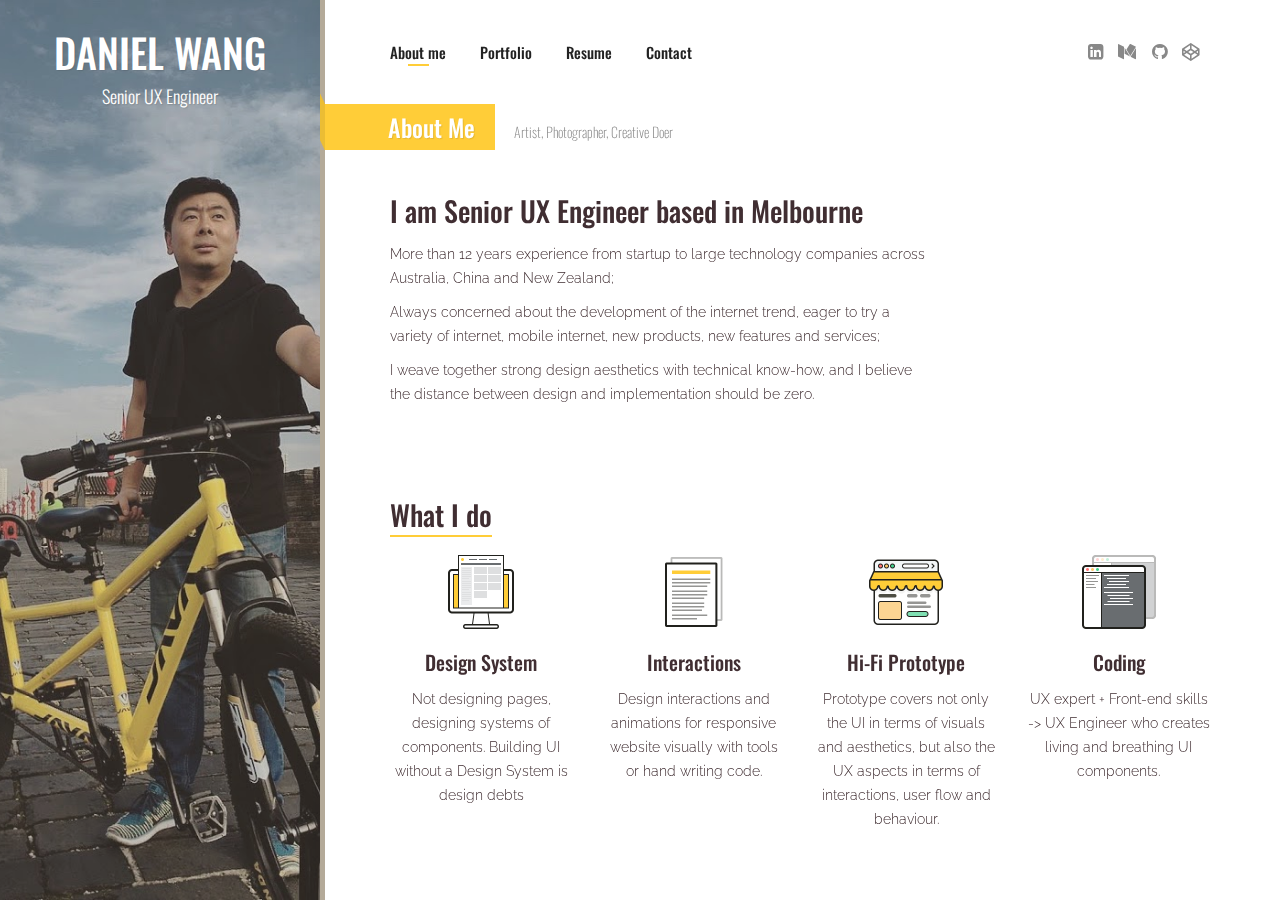
==== index.html @ 29769c77 "folio 5" ====
<!DOCTYPE html>
<html lang="en">
  <head>
    <meta charset="UTF-8"/>
    <meta http-equiv="X-UA-Compatible" content="IE=edge">
    <title>Daniel Wang - Senior UX Engineer - Melbourne</title>
    <meta name="viewport" content="width=device-width, initial-scale=1, maximum-scale=1"/>
    <meta name="description" content="Sunshine - Responsive vCard Template"/>
    <meta name="keywords" content="vcard, resposnive, retina, resume, jquery, css3, bootstrap, Sunshine, portfolio"/>
    <meta name="author" content="lmtheme"/>
    <link rel="shortcut icon" href="favicon.ico">

    <link rel="stylesheet" href="https://maxcdn.bootstrapcdn.com/bootstrap/4.0.0/css/bootstrap.min.css"/>
    <link rel="stylesheet" href="https://cdnjs.cloudflare.com/ajax/libs/font-awesome/4.7.0/css/font-awesome.min.css"/>
    <link rel="stylesheet" href="css/transition-animations.css">
    <link rel="stylesheet" href="css/owl.carousel.css">
    <link rel="stylesheet" href="css/magnific-popup.css">
    <link rel="stylesheet" href="css/animate.css">
    <link rel="stylesheet" href="css/main.css" type="text/css">
    <script src="https://ajax.googleapis.com/ajax/libs/jquery/1.12.4/jquery.min.js"></script>
    <script src="js/modernizr.custom.js"></script>
  </head>

  <body>
    <div id="page" class="page">
      <!-- Header -->
      <header id="site_header" class="header">
        <div class="my-photo">
          <img src="images/my_photo.JPG" alt="image">
          <div class="mask"></div>
        </div>

        <div class="site-title-block">
          <h1 class="site-title">DANIEL WANG</h1>
          <p class="site-description">Senior UX Engineer</p>
        </div>

        <a class="menu-toggle mobile-visible">
          <svg id="hamburger" width="1.25rem" aria-hidden="true" data-prefix="fas" data-icon="bars" class="svg-inline--fa fa-bars fa-w-14" role="img" xmlns="http://www.w3.org/2000/svg" viewbox="0 0 448 512">
            <path
              fill="currentColor"
              d="M16 132h416c8.837 0 16-7.163 16-16V76c0-8.837-7.163-16-16-16H16C7.163 60 0 67.163 0 76v40c0 8.837 7.163 16 16 16zm0 160h416c8.837 0 16-7.163 16-16v-40c0-8.837-7.163-16-16-16H16c-8.837 0-16 7.163-16 16v40c0 8.837 7.163 16 16 16zm0 160h416c8.837 0 16-7.163 16-16v-40c0-8.837-7.163-16-16-16H16c-8.837 0-16 7.163-16 16v40c0 8.837 7.163 16 16 16z"></path>
          </svg>
          <svg id="close" width="1.25rem" aria-hidden="true" data-prefix="fas" data-icon="times" class="d-none svg-inline--fa fa-times fa-w-11" role="img" xmlns="http://www.w3.org/2000/svg" viewbox="0 0 352 512">
            <path
              fill="currentColor"
              d="M242.72 256l100.07-100.07c12.28-12.28 12.28-32.19 0-44.48l-22.24-22.24c-12.28-12.28-32.19-12.28-44.48 0L176 189.28 75.93 89.21c-12.28-12.28-32.19-12.28-44.48 0L9.21 111.45c-12.28 12.28-12.28 32.19 0 44.48L109.28 256 9.21 356.07c-12.28 12.28-12.28 32.19 0 44.48l22.24 22.24c12.28 12.28 32.2 12.28 44.48 0L176 322.72l100.07 100.07c12.28 12.28 32.2 12.28 44.48 0l22.24-22.24c12.28-12.28 12.28-32.19 0-44.48L242.72 256z"></path>
          </svg>
        </a>
      </header>
      <!-- /Header -->

      <!-- Main Content -->
      <div id="main" class="site-main">
        <!-- Page changer wrapper -->
        <div class="pt-wrapper">
          <!-- Navigation & Social buttons -->
          <div class="site-nav mobile-menu-hide">
            <!-- Main menu -->
            <ul id="nav" class="site-main-menu">
              <!-- About Me Subpage link -->
              <li>
                <a class="pt-trigger" href="#about_me" data-animation="58" data-goto="1">About me</a>
                <!-- href value = data-id without # of .pt-page -->
              </li>
              <li>
                <a class="pt-trigger" href="#portfolio" data-animation="58" data-goto="2">Portfolio</a>
                <!-- href value = data-id without # of .pt-page -->
              </li>
              <!-- /About Me Subpage link -->
              <li>
                <a class="pt-trigger" href="#resume" data-animation="58" data-goto="3">Resume</a>
              </li>
              <li>
                <a class="pt-trigger" href="#contact" data-animation="58" data-goto="4">Contact</a>
              </li>
            </ul>
            <!-- /Main menu -->

            <!-- Social buttons -->
            <ul class="social-links">
              <li>
                <a class="tip social-button" target="_blank" href="https://www.linkedin.com/in/danielwang130/" data-toggle="tooltip" data-placement="bottom" title="Linkedin">
                  <i class="fa fa-linkedin-square"></i>
                </a>
              </li>
              <li>
                <a class="tip social-button" target="_blank" href="https://medium.com/@daniel_wang" data-toggle="tooltip" data-placement="bottom" title="Medium">
                  <i class="fa fa-medium"></i>
                </a>
              </li>
              <li>
                <a class="tip social-button" target="_blank" href="https://github.com/danielwang" data-toggle="tooltip" data-placement="bottom" title="Github">
                  <i class="fa fa-github"></i>
                </a>
              </li>
              <li>
                <a class="tip social-button" target="_blank" href="https://codepen.io/danielwang/" data-toggle="tooltip" data-placement="bottom" title="Codepen">
                  <i class="fa fa-codepen" aria-hidden="true"></i>
                </a>
              </li>
              <!-- <li> <a class="tip social-button" target="_blank" href="https://www.instagram.com/danielwang/" data-toggle="tooltip" data-placement="bottom" title="Instagram"> <i class="fa fa-instagram"></i> </a> </li> -->
              <!--<li><a class="tip social-button" href="#" title="Dribbble"><i class="fa fa-dribbble"></i></a></li>-->
            </ul>
            <!-- /Social buttons -->
          </div>
          <!-- Navigation & Social buttons -->

          <!-- Subpages -->
          <div class="subpages">
            <!-- About Me Subpage -->
            <section class="pt-page pt-page-1" data-id="about_me">
              <div class="section-title-block">
                <h4 class="section-title">About Me</h4>
                <h5 class="section-description">Artist, Photographer, Creative Doer</h5>
              </div>

              <div class="row">
                <div class="col-sm-12 col-md-12 mobile-visible subpage-block">
                  <div class="my-photo-small">
                    <img src="images/photo_small.jpg" alt="image">
                  </div>
                </div>
                <div class="col-lg-8 subpage-block">
                  <div class="general-info">
                    <h3>I am Senior UX Engineer based in Melbourne</h3>
                    <p>More than 12 years experience from startup to large technology companies across Australia, China and New Zealand;</p>
                    <p>Always concerned about the development of the internet trend, eager to try a variety of internet, mobile internet, new products, new features and services;</p>
                    <p>I weave together strong design aesthetics with technical know-how, and I believe the distance between design and implementation should be zero.</p>
                  </div>
                </div>
              </div>

              <!-- Services block -->
              <div class="block-title  mt-5">
                <h3>What I do</h3>
              </div>

              <div class="row">
                <div class="col-sm-6 col-md-3 subpage-block">
                  <div class="service-block">
                    <div class="service-info">
                      <img src="images/web_design.png" alt="Responsive Design">
                      <h5>Design System</h5>
                      <p>Not designing pages, designing systems of components. Building UI without a Design System is design debts</p>
                    </div>
                  </div>
                </div>

                <div class="col-sm-6 col-md-3 subpage-block">
                  <div class="service-block">
                    <div class="service-info">
                      <img src="images/copywrite.png" alt="Copywriter">
                      <h5>Interactions</h5>
                      <p>Design interactions and animations for responsive website visually with tools or hand writing code.</p>
                    </div>
                  </div>
                </div>

                <div class="col-sm-6 col-md-3 subpage-block">
                  <div class="service-block">
                    <div class="service-info">
                      <img src="images/ecommerce.png" alt="E-Commerce">
                      <h5>Hi-Fi Prototype</h5>
                      <p>Prototype covers not only the UI in terms of visuals and aesthetics, but also the UX aspects in terms of interactions, user flow and behaviour.</p>
                    </div>
                  </div>
                </div>

                <div class="col-sm-6 col-md-3 subpage-block">
                  <div class="service-block">
                    <div class="service-info">
                      <img src="images/management.png" alt="Management">
                      <h5>Coding</h5>
                      <p>UX expert + Front-end skills -> UX Engineer who creates living and breathing UI components.</p>
                    </div>
                  </div>
                </div>
              </div>
              <!-- End of Services block -->
              <div class="block-title mt-5">
                <h3>Toys I play</h3>
              </div>
              <div class="d-flex justify-content-between align-items-center pb-5">
                <span><img class="filter" data-toggle="tooltip" data-placement="bottom" title="Sketch" src="images/sketch.png" width="64"/></span>
                <span><img class="filter" data-toggle="tooltip" data-placement="bottom" title="Atom" src="images/atom.png" width="60"/></span>
                <span><img class="filter" data-toggle="tooltip" data-placement="bottom" title="InVision" src="images/invision.svg" width="46"/></span>
                <span><img class="filter" data-toggle="tooltip" data-placement="bottom" title="Zeplin" src="images/zeplin.png" width="60"/></span>
                <span><img class="filter" data-toggle="tooltip" data-placement="bottom" title="Abstract" src="images/abstract.png" width="48"/></span>
                <span><img class="filter" data-toggle="tooltip" data-placement="bottom" title="Github" src="images/github.svg" width="60"/></span>
              </div>
              <!-- Fun facts block -->
              <div class="block-title mt-5">
                <h3>Fun Facts</h3>
              </div>

              <div class="row">
                <div class="col-sm-6 col-md-3 subpage-block">
                  <div class="fun-fact-block gray-bg">
                    <svg width="2rem" aria-hidden="true" data-prefix="fas" data-icon="camera-retro" class="svg-inline--fa fa-camera-retro fa-w-16" role="img" xmlns="http://www.w3.org/2000/svg" viewbox="0 0 512 512">
                      <path
                        fill="currentColor"
                        d="M48 32C21.5 32 0 53.5 0 80v352c0 26.5 21.5 48 48 48h416c26.5 0 48-21.5 48-48V80c0-26.5-21.5-48-48-48H48zm0 32h106c3.3 0 6 2.7 6 6v20c0 3.3-2.7 6-6 6H38c-3.3 0-6-2.7-6-6V80c0-8.8 7.2-16 16-16zm426 96H38c-3.3 0-6-2.7-6-6v-36c0-3.3 2.7-6 6-6h138l30.2-45.3c1.1-1.7 3-2.7 5-2.7H464c8.8 0 16 7.2 16 16v74c0 3.3-2.7 6-6 6zM256 424c-66.2 0-120-53.8-120-120s53.8-120 120-120 120 53.8 120 120-53.8 120-120 120zm0-208c-48.5 0-88 39.5-88 88s39.5 88 88 88 88-39.5 88-88-39.5-88-88-88zm-48 104c-8.8 0-16-7.2-16-16 0-35.3 28.7-64 64-64 8.8 0 16 7.2 16 16s-7.2 16-16 16c-17.6 0-32 14.4-32 32 0 8.8-7.2 16-16 16z"></path>
                    </svg>
                    <h5>Photos taken</h5>
                    <span class="fun-value">80k +</span>
                  </div>
                </div>

                <div class="col-sm-6 col-md-3 subpage-block">
                  <div class="fun-fact-block">
                    <svg width="1.25rem" height="2rem" aria-hidden="true" data-prefix="fas" data-icon="mobile-alt" class="svg-inline--fa fa-mobile-alt fa-w-10" role="img" xmlns="http://www.w3.org/2000/svg" viewbox="0 0 320 512">
                      <path
                        fill="currentColor"
                        d="M272 0H48C21.5 0 0 21.5 0 48v416c0 26.5 21.5 48 48 48h224c26.5 0 48-21.5 48-48V48c0-26.5-21.5-48-48-48zM160 480c-17.7 0-32-14.3-32-32s14.3-32 32-32 32 14.3 32 32-14.3 32-32 32zm112-108c0 6.6-5.4 12-12 12H60c-6.6 0-12-5.4-12-12V60c0-6.6 5.4-12 12-12h200c6.6 0 12 5.4 12 12v312z"></path>
                    </svg>
                    <h5>Devices Used</h5>
                    <span class="fun-value">58</span>
                  </div>
                </div>

                <div class="col-sm-6 col-md-3 subpage-block">
                  <div class="fun-fact-block gray-bg">
                    <svg width="2rem" aria-hidden="true" data-prefix="fas" data-icon="globe-americas" class="svg-inline--fa fa-globe-americas fa-w-16" role="img" xmlns="http://www.w3.org/2000/svg" viewbox="0 0 496 512">
                      <path
                        fill="currentColor"
                        d="M248 8C111.03 8 0 119.03 0 256s111.03 248 248 248 248-111.03 248-248S384.97 8 248 8zm82.29 357.6c-3.9 3.88-7.99 7.95-11.31 11.28-2.99 3-5.1 6.7-6.17 10.71-1.51 5.66-2.73 11.38-4.77 16.87l-17.39 46.85c-13.76 3-28 4.69-42.65 4.69v-27.38c1.69-12.62-7.64-36.26-22.63-51.25-6-6-9.37-14.14-9.37-22.63v-32.01c0-11.64-6.27-22.34-16.46-27.97-14.37-7.95-34.81-19.06-48.81-26.11-11.48-5.78-22.1-13.14-31.65-21.75l-.8-.72a114.792 114.792 0 0 1-18.06-20.74c-9.38-13.77-24.66-36.42-34.59-51.14 20.47-45.5 57.36-82.04 103.2-101.89l24.01 12.01C203.48 89.74 216 82.01 216 70.11v-11.3c7.99-1.29 16.12-2.11 24.39-2.42l28.3 28.3c6.25 6.25 6.25 16.38 0 22.63L264 112l-10.34 10.34c-3.12 3.12-3.12 8.19 0 11.31l4.69 4.69c3.12 3.12 3.12 8.19 0 11.31l-8 8a8.008 8.008 0 0 1-5.66 2.34h-8.99c-2.08 0-4.08.81-5.58 2.27l-9.92 9.65a8.008 8.008 0 0 0-1.58 9.31l15.59 31.19c2.66 5.32-1.21 11.58-7.15 11.58h-5.64c-1.93 0-3.79-.7-5.24-1.96l-9.28-8.06a16.017 16.017 0 0 0-15.55-3.1l-31.17 10.39a11.95 11.95 0 0 0-8.17 11.34c0 4.53 2.56 8.66 6.61 10.69l11.08 5.54c9.41 4.71 19.79 7.16 30.31 7.16s22.59 27.29 32 32h66.75c8.49 0 16.62 3.37 22.63 9.37l13.69 13.69a30.503 30.503 0 0 1 8.93 21.57 46.536 46.536 0 0 1-13.72 32.98zM417 274.25c-5.79-1.45-10.84-5-14.15-9.97l-17.98-26.97a23.97 23.97 0 0 1 0-26.62l19.59-29.38c2.32-3.47 5.5-6.29 9.24-8.15l12.98-6.49C440.2 193.59 448 223.87 448 256c0 8.67-.74 17.16-1.82 25.54L417 274.25z"></path>
                    </svg>
                    <h5>Countries visited</h5>
                    <span class="fun-value">21</span>
                  </div>
                </div>

                <div class="col-sm-6 col-md-3 subpage-block">
                  <div class="fun-fact-block">
                    <svg width="2rem" aria-hidden="true" data-prefix="fas" data-icon="code" class="svg-inline--fa fa-code fa-w-20" role="img" xmlns="http://www.w3.org/2000/svg" viewbox="0 0 640 512">
                      <path
                        fill="currentColor"
                        d="M278.9 511.5l-61-17.7c-6.4-1.8-10-8.5-8.2-14.9L346.2 8.7c1.8-6.4 8.5-10 14.9-8.2l61 17.7c6.4 1.8 10 8.5 8.2 14.9L293.8 503.3c-1.9 6.4-8.5 10.1-14.9 8.2zm-114-112.2l43.5-46.4c4.6-4.9 4.3-12.7-.8-17.2L117 256l90.6-79.7c5.1-4.5 5.5-12.3.8-17.2l-43.5-46.4c-4.5-4.8-12.1-5.1-17-.5L3.8 247.2c-5.1 4.7-5.1 12.8 0 17.5l144.1 135.1c4.9 4.6 12.5 4.4 17-.5zm327.2.6l144.1-135.1c5.1-4.7 5.1-12.8 0-17.5L492.1 112.1c-4.8-4.5-12.4-4.3-17 .5L431.6 159c-4.6 4.9-4.3 12.7.8 17.2L523 256l-90.6 79.7c-5.1 4.5-5.5 12.3-.8 17.2l43.5 46.4c4.5 4.9 12.1 5.1 17 .6z"></path>
                    </svg>
                    <h5>Line of code</h5>
                    <span class="fun-value">100k +</span>
                  </div>
                </div>
              </div>
              <!-- End of Fun fucts block -->
            </section>
            <!-- End of About Me Subpage -->
            <!-- Portfolio Subpage -->
            <section class="pt-page pt-page-2" data-id="portfolio">
              <div class="section-title-block">
                <h2 class="section-title">Portfolio</h2>
                <h5 class="section-description">Recent Works</h5>
              </div>

              <!-- Portfolio Content -->
              <div class="portfolio-content">

                <!-- Portfolio filter -->
                <ul id="portfolio_filters" class="portfolio-filters">
                  <li class="active">
                    <a class="filter btn btn-sm btn-link active" data-group="all">All</a>
                  </li>
                  <li class="">
                    <a class="filter btn btn-sm btn-link" data-group="project">Case Study</a>
                  </li>
                  <li class="">
                    <a class="filter btn btn-sm btn-link" data-group="uxdesign">UX Design</a>
                  </li>
                  <li class="">
                    <a class="filter btn btn-sm btn-link" data-group="a11ly">Accessibility</a>
                  </li>
                </ul>
                <!-- End of Portfolio filter -->

                <!-- Portfolio Grid -->
                <div id="portfolio_grid" class="portfolio-grid portfolio-masonry masonry-grid-3 shuffle">

                  <!-- Portfolio 1 GEL -->
                  <figure class="item shuffle-item filtered" data-groups="[&quot;all&quot;, &quot;project&quot;]">
                    <a class="ajax-page-load" href="portfolio-1.html">
                      <img src="images/portfolio/gel.png" alt="">
                      <div>
                        <h5 class="name">PageUp Design System</h5>
                        <small>Design & Code</small>
                        <i class="fa fa-file-text-o"></i>
                      </div>
                    </a>
                  </figure>

                  <!-- Portfolio 2 A11ly -->
                  <figure class="item shuffle-item filtered" data-groups="[&quot;all&quot;, &quot;a11ly&quot;]">
                    <a href="https://www.youtube.com/watch?v=Bq6gMKAc5HQ" title="Web accessibility - Screen Reader" class="lightbox mfp-iframe">
                      <img src="images/portfolio/video.png" alt="">
                      <div>
                        <h5 class="name">Web accessibility - Screen Reader</h5>
                        <small>Video</small>
                        <i class="fa fa-video-camera"></i>
                      </div>
                    </a>
                  </figure>

                  <!-- Portfolio 3 Refresh -->
                  <figure class="item shuffle-item filtered" data-groups="[&quot;all&quot;,&quot;uxdesign&quot;,&quot;project&quot;]">
                    <a class="ajax-page-load" href="portfolio-2.html">
                      <img src="images/portfolio/uiuplift.png" alt="">
                      <div>
                        <h5 class="name">Platform UI Refresh</h5>
                        <small>Design & Code</small>
                        <i class="fa fa-file-text-o"></i>
                      </div>
                    </a>
                  </figure>
                  <!-- Portfolio 9 api-->
                  <figure class="item shuffle-item filtered" data-groups="[&quot;all&quot;,&quot;uxdesign&quot;]">
                    <a href="images/portfolio/workflow2.jpg" class="lightbox" title="Duis Eu Eros Viverra">
                      <img src="images/portfolio/workflow2.jpg" alt="">
                      <div>
                        <h5 class="name">Mobile App Workflow</h5>
                        <small>Illustration</small>
                        <i class="fa fa-image"></i>
                      </div>
                    </a>
                  </figure>
                  <!-- Portfolio 4 learning -->
                  <figure class="item shuffle-item filtered" data-groups="[&quot;all&quot;,&quot;uxdesign&quot;]">
                    <a class="ajax-page-load" href="portfolio-3.html">
                      <img src="images/portfolio/learning.png" alt="">
                      <div>
                        <h5 class="name">Learning Activity creation</h5>
                        <small>User Workflow</small>
                        <i class="fa fa-sitemap"></i>
                      </div>
                    </a>
                  </figure>

                  <!-- Portfolio 5 mobile apply -->
                  <figure class="item shuffle-item filtered" data-groups="[&quot;all&quot;,&quot;uxdesign&quot;]">
                    <a class="ajax-page-load" href="portfolio-4.html">
                      <img src="images/portfolio/workflow-0.jpg" alt="">
                      <div>
                        <h5 class="name">Idea Hub</h5>
                        <small>Illustration</small>
                        <i class="fa fa-image"></i>
                      </div>
                    </a>
                  </figure>
                  <!-- Portfolio 6 mobile idea hub -->
                  <figure class="item shuffle-item filtered" data-groups="[&quot;all&quot;,&quot;uxdesign&quot;]">
                    <a href="images/portfolio/mobile.jpg" class="lightbox" title="Tablet Design">
                      <img src="images/portfolio/mobile.jpg" alt="">
                      <div>
                        <h5 class="name">Tablet Design</h5>
                        <small>Illustration</small>
                        <i class="fa fa-image"></i>
                      </div>
                    </a>
                  </figure>

                  <!-- Portfolio 7 a11ly -->
                  <figure class="item shuffle-item filtered" data-groups="[&quot;all&quot;,&quot;a11ly&quot;]">
                    <a href="images/portfolio/a11ly.png" class="lightbox" title="Accessibility HTML ARIA">
                      <img src="images/portfolio/a11ly.png" alt="">
                      <div>
                        <h5 class="name">Accessibility HTML ARIA</h5>
                        <small>Illustration</small>
                        <i class="fa fa-image"></i>
                      </div>
                    </a>
                  </figure>

                  <!-- Portfolio 8 a11ly -->
                  <figure class="item shuffle-item filtered" data-groups="[&quot;all&quot;,&quot;a11ly&quot;]">
                    <a href="images/portfolio/a11ly2.png" class="lightbox" title="Duis Eu Eros Viverra">
                      <img src="images/portfolio/a11ly2.png" alt="">
                      <div>
                        <h5 class="name">A11ly - checklist</h5>
                        <small>Illustration</small>
                        <i class="fa fa-image"></i>
                      </div>
                    </a>
                  </figure>

                  <!-- Portfolio Item 4 -->
                  <figure class="item shuffle-item filtered" data-groups="[&quot;all&quot;,&quot;uxdesign&quot;]">
                    <a class="ajax-page-load" href="portfolio-5.html">
                      <img src="images/portfolio/apply.png" alt="">
                      <div>
                        <h5 class="name">Apply Anywhere</h5>
                        <small>Illustration</small>
                        <i class="fa fa-image"></i>
                      </div>
                    </a>
                  </figure>
                  <!-- /Portfolio Item 4 -->
                  <!-- Portfolio Item 4 -->
                  <!-- <figure class="item shuffle-item filtered" data-groups="[&quot;all&quot;,&quot;uxdesign&quot;]"> <a href="images/portfolio/user-insight.jpg" class="lightbox" title="Duis Eu Eros Viverra"> <img src="images/portfolio/user-insight.jpg" alt="">
                  <div> <h5 class="name">User Insight </h5> <small>Illustration</small> <i class="fa fa-image"></i> </div> </a> </figure> -->
                  <!-- /Portfolio Item 4 -->
                  <!-- Portfolio Item 3 -->
                  <!-- <figure class="item shuffle-item filtered" data-groups="[&quot;all&quot;,&quot;uxdesign&quot;]"> <a href="images/portfolio/zoomin.png" class="lightbox" title="Duis Eu Eros Viverra"> <img src="images/portfolio/zoomin.png" alt=""> <div> <h5
                  class="name">Online Mapping</h5> <small>Code</small> <i class="fa fa-code"></i> </div> </a> </figure> -->
                  <!-- <figure class="item shuffle-item filtered" data-groups="[&quot;all&quot;,&quot;project&quot;]"> <a href="images/portfolio/bnz.png" class="lightbox" title="BNZ - Locator"> <img src="images/portfolio/bnz.png" alt=""> <div> <h5 class="name">BNZ -
                  Locator</h5> <small>Code</small> <i class="fa fa-code"></i> </div> </a> </figure> -->
                  <!-- Portfolio Item 4 -->
                  <!-- <figure class="item shuffle-item filtered" data-groups="[&quot;all&quot;,&quot;project&quot;]"> <a href="images/portfolio/stuff.jpg" class="lightbox" title="Stuff.co.nz"> <img src="images/portfolio/stuff.jpg" alt=""> <div> <h5
                  class="name">Stuff.co.nz</h5> <small>Code</small> <i class="fa fa-code"></i> </div> </a> </figure> -->
                  <!-- /Portfolio Item 4 -->
                </div>
                <!-- /Portfolio Grid -->

              </div>
              <!-- /Portfolio Content -->

            </section>
            <!-- End Portfolio Subpage -->
            <!-- Resume Subpage -->
            <section class="pt-page pt-page-3" data-id="resume">
              <div class="section-title-block">
                <h4 class="section-title">Resume</h4>
                <h5 class="section-description">12 Years of Experience</h5>
              </div>

              <div class="row">
                <div class="col-sm-6 col-md-4 subpage-block">
                  <div class="block-title">
                    <h3>Education</h3>
                  </div>
                  <div class="timeline">
                    <!-- Single event -->
                    <div class="timeline-event te-primary">
                      <h6 class="event-date">Feb 2003 - Nov 2005</h6>
                      <h5 class="event-name">Victoria University of Wellington</h5>
                      <span class="event-description">Bsc, Computer Science</span>
                      <p>Mauris magna sapien, pharetra consectetur fringilla vitae, interdum sed tortor.</p>
                    </div>
                    <!-- Single event -->
                    <div class="timeline-event te-primary">
                      <h6 class="event-date">Sept 1999 - Sept 2002</h6>
                      <h5 class="event-name">Xidian University</h5>
                      <span class="event-description">Telecommunications Engineering</span>
                      <p>Mauris magna sapien, pharetra consectetur fringilla vitae, interdum sed tortor.</p>
                    </div>
                  </div>
                </div>

                <div class="col-sm-6 col-md-4 subpage-block">
                  <div class="block-title">
                    <h3>Experience</h3>
                  </div>
                  <div class="timeline">
                    <!-- Single event -->
                    <div class="timeline-event te-primary">
                      <h6 class="event-date">Aug 2016 - Current</h6>
                      <h5 class="event-name">Senior UX Engineer</h5>
                      <span class="event-description">PageUp, Melbourne Australia</span>
                      <p>PageUp delivers a Software-as-a-Service Talent Management solution that enables leading organisations globally to hire, onboard, develop, engage their people</p>
                    </div>
                    <div class="timeline-event te-primary">
                      <h6 class="event-date">Nov 2011 - Aug 2016</h6>
                      <h5 class="event-name">UX Designer</h5>
                      <span class="event-description">PageUp, Melbourne Australia</span>
                      <p>PageUp delivers a Software-as-a-Service Talent Management solution that enables leading organisations globally to hire, onboard, develop, engage their people</p>
                    </div>
                    <!-- Single event -->
                    <div class="timeline-event te-primary">
                      <h6 class="event-date">Jan 2009 - May 2011</h6>
                      <h5 class="event-name">Product Manager</h5>
                      <span class="event-description">Telenav, Xi'an China</span>
                      <p>Telenav is a wireless location-based services corporation that provides services including GPS satellite navigation, local search, automotive navigation solutions.</p>
                    </div>
                    <!-- Single event -->
                    <div class="timeline-event te-primary">
                      <h6 class="event-date">Nov 2005 - Jan 2009</h6>
                      <h5 class="event-name">Front-end Developer</h5>
                      <span class="event-description">Fairfax Media, Wellington New Zealand</span>
                      <p>Fairfax Media is one of the largest media companies in Australia and New Zealand, with investments in newspaper, magazines, radio and digital properties.</p>
                    </div>
                  </div>
                </div>

                <div class="col-sm-6 col-md-4 subpage-block">
                  <div class="block-title">
                    <h3>Design Skills</h3>
                  </div>
                  <div class="skills-info">
                    <h4>User journey mapping</h4>
                    <div class="skill-container">
                      <div class="skill-percentage skill-5"></div>
                    </div>

                    <h4>Wireframes / Prototyping</h4>
                    <div class="skill-container">
                      <div class="skill-percentage skill-1"></div>
                    </div>

                    <h4>Visual UI Design</h4>
                    <div class="skill-container">
                      <div class="skill-percentage skill-3"></div>
                    </div>

                    <h4>Responsive Design</h4>
                    <div class="skill-container">
                      <div class="skill-percentage skill-1"></div>
                    </div>

                    <h4>Interaction Design</h4>
                    <div class="skill-container">
                      <div class="skill-percentage skill-1"></div>
                    </div>

                    <h4>Usability Testing</h4>
                    <div class="skill-container">
                      <div class="skill-percentage skill-2"></div>
                    </div>
                  </div>

                  <div class="block-title">
                    <h3>Coding Skills</h3>
                  </div>
                  <div class="skills-info">
                    <h4>HTML5</h4>
                    <div class="skill-container">
                      <div class="skill-percentage skill-1"></div>
                    </div>

                    <h4>Accessibility (ARIA)</h4>
                    <div class="skill-container">
                      <div class="skill-percentage skill-4"></div>
                    </div>
                    <h4>CSS - SASS/LESS
                    </h4>
                    <div class="skill-container">
                      <div class="skill-percentage skill-1"></div>
                    </div>

                    <h4>JavaScript (Vanilla JS, jQuery)</h4>
                    <div class="skill-container">
                      <div class="skill-percentage skill-5"></div>
                    </div>

                    <h4>Bootstrap 2,3,4
                    </h4>
                    <div class="skill-container">
                      <div class="skill-percentage skill-4"></div>
                    </div>

                    <h4>Wordpress</h4>
                    <div class="skill-container">
                      <div class="skill-percentage skill-8"></div>
                    </div>

                    <h4>PHP</h4>
                    <div class="skill-container">
                      <div class="skill-percentage skill-7"></div>
                    </div>
                  </div>
                </div>
              </div>
              <div class="row">
                <div class="col-sm-12 col-md-12">
                  <div class="download-cv-block">
                    <a class="button" target="_blank" href="DANIELWANG-CV.pdf">Download CV</a>
                  </div>
                </div>
              </div>
            </section>
            <!-- End Resume Subpage -->

            <!-- Contact Subpage -->
            <section class="pt-page pt-page-4" data-id="contact">
              <div class="section-title-block">
                <h2 class="section-title">Contact</h2>
                <h5 class="section-description">Get in Touch</h5>
              </div>

              <div class="row">
                <div class="col-md-6 subpage-block">
                  <div class="block-title">
                    <h3>Get in Touch</h3>
                  </div>
                  <p>Please don't hesitate in contacting me. I am speaking both English and Chinese, so I believe am able to communicate with most of people in the world. Let's chat!
                  </p>
                  <div class="contact-info-block">
                    <div class="ci-icon">
                      <svg width="1.25rem" aria-hidden="true" data-prefix="fas" data-icon="map-marker-alt" class="svg-inline--fa fa-map-marker-alt fa-w-12" role="img" xmlns="http://www.w3.org/2000/svg" viewbox="0 0 384 512">
                        <path
                          fill="currentColor"
                          d="M172.268 501.67C26.97 291.031 0 269.413 0 192 0 85.961 85.961 0 192 0s192 85.961 192 192c0 77.413-26.97 99.031-172.268 309.67-9.535 13.774-29.93 13.773-39.464 0zM192 272c44.183 0 80-35.817 80-80s-35.817-80-80-80-80 35.817-80 80 35.817 80 80 80z"></path>
                      </svg>
                    </div>
                    <div class="ci-text">
                      <h5>Melbourne, Australia</h5>
                    </div>
                  </div>
                  <div class="contact-info-block">
                    <div class="ci-icon">
                      <svg width="1.25rem" aria-hidden="true" data-prefix="fas" data-icon="envelope" class="svg-inline--fa fa-envelope fa-w-16" role="img" xmlns="http://www.w3.org/2000/svg" viewbox="0 0 512 512">
                        <path
                          fill="currentColor"
                          d="M502.3 190.8c3.9-3.1 9.7-.2 9.7 4.7V400c0 26.5-21.5 48-48 48H48c-26.5 0-48-21.5-48-48V195.6c0-5 5.7-7.8 9.7-4.7 22.4 17.4 52.1 39.5 154.1 113.6 21.1 15.4 56.7 47.8 92.2 47.6 35.7.3 72-32.8 92.3-47.6 102-74.1 131.6-96.3 154-113.7zM256 320c23.2.4 56.6-29.2 73.4-41.4 132.7-96.3 142.8-104.7 173.4-128.7 5.8-4.5 9.2-11.5 9.2-18.9v-19c0-26.5-21.5-48-48-48H48C21.5 64 0 85.5 0 112v19c0 7.4 3.4 14.3 9.2 18.9 30.6 23.9 40.7 32.4 173.4 128.7 16.8 12.2 50.2 41.8 73.4 41.4z"></path>
                      </svg>
                    </div>
                    <div class="ci-text">
                      <h5>
                        danielwang130@gmail.com</h5>
                    </div>
                  </div>
                  <div class="contact-info-block">
                    <div class="ci-icon">
                      <svg width="1.5rem" aria-hidden="true" data-prefix="fab" data-icon="weixin" class="svg-inline--fa fa-weixin fa-w-18" role="img" xmlns="http://www.w3.org/2000/svg" viewbox="0 0 576 512">
                        <path
                          fill="currentColor"
                          d="M385.2 167.6c6.4 0 12.6.3 18.8 1.1C387.4 90.3 303.3 32 207.7 32 100.5 32 13 104.8 13 197.4c0 53.4 29.3 97.5 77.9 131.6l-19.3 58.6 68-34.1c24.4 4.8 43.8 9.7 68.2 9.7 6.2 0 12.1-.3 18.3-.8-4-12.9-6.2-26.6-6.2-40.8-.1-84.9 72.9-154 165.3-154zm-104.5-52.9c14.5 0 24.2 9.7 24.2 24.4 0 14.5-9.7 24.2-24.2 24.2-14.8 0-29.3-9.7-29.3-24.2.1-14.7 14.6-24.4 29.3-24.4zm-136.4 48.6c-14.5 0-29.3-9.7-29.3-24.2 0-14.8 14.8-24.4 29.3-24.4 14.8 0 24.4 9.7 24.4 24.4 0 14.6-9.6 24.2-24.4 24.2zM563 319.4c0-77.9-77.9-141.3-165.4-141.3-92.7 0-165.4 63.4-165.4 141.3S305 460.7 397.6 460.7c19.3 0 38.9-5.1 58.6-9.9l53.4 29.3-14.8-48.6C534 402.1 563 363.2 563 319.4zm-219.1-24.5c-9.7 0-19.3-9.7-19.3-19.6 0-9.7 9.7-19.3 19.3-19.3 14.8 0 24.4 9.7 24.4 19.3 0 10-9.7 19.6-24.4 19.6zm107.1 0c-9.7 0-19.3-9.7-19.3-19.6 0-9.7 9.7-19.3 19.3-19.3 14.5 0 24.4 9.7 24.4 19.3.1 10-9.9 19.6-24.4 19.6z"></path>
                      </svg>
                    </div>
                    <div class="ci-text">
                      <h5>danielwang130</h5>
                    </div>
                  </div>
                </div>
              </div>
            </section>
            <!-- End Contact Subpage -->

          </div>
        </div>
        <!-- /Page changer wrapper -->
      </div>
      <!-- /Main Content -->
    </div>

    <script src="https://maxcdn.bootstrapcdn.com/bootstrap/4.0.0/js/bootstrap.bundle.min.js"></script>
    <script src="js/page-transition.js"></script>
    <script src="js/imagesloaded.pkgd.min.js"></script>
    <script src="js/jquery.shuffle.min.js"></script>
    <script src="js/masonry.pkgd.min.js"></script>
    <script src="js/owl.carousel.min.js"></script>
    <script src="js/jquery.magnific-popup.min.js"></script>
    <script src="js/jquery.hoverdir.js"></script>
    <script src="js/main.js"></script>

  </body>
</html>
---- css/transition-animations.css ----
/* animation sets */

/* move from / to  */

.pt-page-moveToLeft {
	-webkit-animation: moveToLeft .6s ease both;
	animation: moveToLeft .6s ease both;
}

.pt-page-moveFromLeft {
	-webkit-animation: moveFromLeft .6s ease both;
	animation: moveFromLeft .6s ease both;
}

.pt-page-moveToRight {
	-webkit-animation: moveToRight .6s ease both;
	animation: moveToRight .6s ease both;
}

.pt-page-moveFromRight {
	-webkit-animation: moveFromRight .6s ease both;
	animation: moveFromRight .6s ease both;
}

.pt-page-moveToTop {
	-webkit-animation: moveToTop .6s ease both;
	animation: moveToTop .6s ease both;
}

.pt-page-moveFromTop {
	-webkit-animation: moveFromTop .6s ease both;
	animation: moveFromTop .6s ease both;
}

.pt-page-moveToBottom {
	-webkit-animation: moveToBottom .6s ease both;
	animation: moveToBottom .6s ease both;
}

.pt-page-moveFromBottom {
	-webkit-animation: moveFromBottom .6s ease both;
	animation: moveFromBottom .6s ease both;
}

/* fade */

.pt-page-fade {
	-webkit-animation: fade .7s ease both;
	animation: fade .7s ease both;
}

/* move from / to and fade */

.pt-page-moveToLeftFade {
	-webkit-animation: moveToLeftFade .7s ease both;
	animation: moveToLeftFade .7s ease both;
}

.pt-page-moveFromLeftFade {
	-webkit-animation: moveFromLeftFade .7s ease both;
	animation: moveFromLeftFade .7s ease both;
}

.pt-page-moveToRightFade {
	-webkit-animation: moveToRightFade .7s ease both;
	animation: moveToRightFade .7s ease both;
}

.pt-page-moveFromRightFade {
	-webkit-animation: moveFromRightFade .7s ease both;
	animation: moveFromRightFade .7s ease both;
}

.pt-page-moveToTopFade {
	-webkit-animation: moveToTopFade .7s ease both;
	animation: moveToTopFade .7s ease both;
}

.pt-page-moveFromTopFade {
	-webkit-animation: moveFromTopFade .7s ease both;
	animation: moveFromTopFade .7s ease both;
}

.pt-page-moveToBottomFade {
	-webkit-animation: moveToBottomFade .7s ease both;
	animation: moveToBottomFade .7s ease both;
}

.pt-page-moveFromBottomFade {
	-webkit-animation: moveFromBottomFade .7s ease both;
	animation: moveFromBottomFade .7s ease both;
}

/* move to with different easing */

.pt-page-moveToLeftEasing {
	-webkit-animation: moveToLeft .7s ease-in-out both;
	animation: moveToLeft .7s ease-in-out both;
}
.pt-page-moveToRightEasing {
	-webkit-animation: moveToRight .7s ease-in-out both;
	animation: moveToRight .7s ease-in-out both;
}
.pt-page-moveToTopEasing {
	-webkit-animation: moveToTop .7s ease-in-out both;
	animation: moveToTop .7s ease-in-out both;
}
.pt-page-moveToBottomEasing {
	-webkit-animation: moveToBottom .7s ease-in-out both;
	animation: moveToBottom .7s ease-in-out both;
}

/********************************* keyframes **************************************/

/* move from / to  */

@-webkit-keyframes moveToLeft {
	from { }
	to { -webkit-transform: translateX(-100%); }
}
@keyframes moveToLeft {
	from { }
	to { -webkit-transform: translateX(-100%); transform: translateX(-100%); }
}

@-webkit-keyframes moveFromLeft {
	from { -webkit-transform: translateX(-100%); }
}
@keyframes moveFromLeft {
	from { -webkit-transform: translateX(-100%); transform: translateX(-100%); }
}

@-webkit-keyframes moveToRight {
	from { }
	to { -webkit-transform: translateX(100%); }
}
@keyframes moveToRight {
	from { }
	to { -webkit-transform: translateX(100%); transform: translateX(100%); }
}

@-webkit-keyframes moveFromRight {
	from { -webkit-transform: translateX(100%); }
}
@keyframes moveFromRight {
	from { -webkit-transform: translateX(100%); transform: translateX(100%); }
}

@-webkit-keyframes moveToTop {
	from { }
	to { -webkit-transform: translateY(-100%); }
}
@keyframes moveToTop {
	from { }
	to { -webkit-transform: translateY(-100%); transform: translateY(-100%); }
}

@-webkit-keyframes moveFromTop {
	from { -webkit-transform: translateY(-100%); }
}
@keyframes moveFromTop {
	from { -webkit-transform: translateY(-100%); transform: translateY(-100%); }
}

@-webkit-keyframes moveToBottom {
	from { }
	to { -webkit-transform: translateY(100%); }
}
@keyframes moveToBottom {
	from { }
	to { -webkit-transform: translateY(100%); transform: translateY(100%); }
}

@-webkit-keyframes moveFromBottom {
	from { -webkit-transform: translateY(100%); }
}
@keyframes moveFromBottom {
	from { -webkit-transform: translateY(100%); transform: translateY(100%); }
}

/* fade */

@-webkit-keyframes fade {
	from { }
	to { opacity: 0.3; }
}
@keyframes fade {
	from { }
	to { opacity: 0.3; }
}

/* move from / to and fade */

@-webkit-keyframes moveToLeftFade {
	from { }
	to { opacity: 0.3; -webkit-transform: translateX(-100%); }
}
@keyframes moveToLeftFade {
	from { }
	to { opacity: 0.3; -webkit-transform: translateX(-100%); transform: translateX(-100%); }
}

@-webkit-keyframes moveFromLeftFade {
	from { opacity: 0.3; -webkit-transform: translateX(-100%); }
}
@keyframes moveFromLeftFade {
	from { opacity: 0.3; -webkit-transform: translateX(-100%); transform: translateX(-100%); }
}

@-webkit-keyframes moveToRightFade {
	from { }
	to { opacity: 0.3; -webkit-transform: translateX(100%); }
}
@keyframes moveToRightFade {
	from { }
	to { opacity: 0.3; -webkit-transform: translateX(100%); transform: translateX(100%); }
}

@-webkit-keyframes moveFromRightFade {
	from { opacity: 0.3; -webkit-transform: translateX(100%); }
}
@keyframes moveFromRightFade {
	from { opacity: 0.3; -webkit-transform: translateX(100%); transform: translateX(100%); }
}

@-webkit-keyframes moveToTopFade {
	from { }
	to { opacity: 0.3; -webkit-transform: translateY(-100%); }
}
@keyframes moveToTopFade {
	from { }
	to { opacity: 0.3; -webkit-transform: translateY(-100%); transform: translateY(-100%); }
}

@-webkit-keyframes moveFromTopFade {
	from { opacity: 0.3; -webkit-transform: translateY(-100%); }
}
@keyframes moveFromTopFade {
	from { opacity: 0.3; -webkit-transform: translateY(-100%); transform: translateY(-100%); }
}

@-webkit-keyframes moveToBottomFade {
	from { }
	to { opacity: 0.3; -webkit-transform: translateY(100%); }
}
@keyframes moveToBottomFade {
	from { }
	to { opacity: 0.3; -webkit-transform: translateY(100%); transform: translateY(100%); }
}

@-webkit-keyframes moveFromBottomFade {
	from { opacity: 0.3; -webkit-transform: translateY(100%); }
}
@keyframes moveFromBottomFade {
	from { opacity: 0.3; -webkit-transform: translateY(100%); transform: translateY(100%); }
}

/* scale and fade */

.pt-page-scaleDown {
	-webkit-animation: scaleDown .7s ease both;
	animation: scaleDown .7s ease both;
}

.pt-page-scaleUp {
	-webkit-animation: scaleUp .7s ease both;
	animation: scaleUp .7s ease both;
}

.pt-page-scaleUpDown {
	-webkit-animation: scaleUpDown .5s ease both;
	animation: scaleUpDown .5s ease both;
}

.pt-page-scaleDownUp {
	-webkit-animation: scaleDownUp .5s ease both;
	animation: scaleDownUp .5s ease both;
}

.pt-page-scaleDownCenter {
	-webkit-animation: scaleDownCenter .4s ease-in both;
	animation: scaleDownCenter .4s ease-in both;
}

.pt-page-scaleUpCenter {
	-webkit-animation: scaleUpCenter .4s ease-out both;
	animation: scaleUpCenter .4s ease-out both;
}

/********************************* keyframes **************************************/

/* scale and fade */

@-webkit-keyframes scaleDown {
	from { }
	to { opacity: 0; -webkit-transform: scale(.8); }
}
@keyframes scaleDown {
	from { }
	to { opacity: 0; -webkit-transform: scale(.8); transform: scale(.8); }
}

@-webkit-keyframes scaleUp {
	from { opacity: 0; -webkit-transform: scale(.8); }
}
@keyframes scaleUp {
	from { opacity: 0; -webkit-transform: scale(.8); transform: scale(.8); }
}

@-webkit-keyframes scaleUpDown {
	from { opacity: 0; -webkit-transform: scale(1.2); }
}
@keyframes scaleUpDown {
	from { opacity: 0; -webkit-transform: scale(1.2); transform: scale(1.2); }
}

@-webkit-keyframes scaleDownUp {
	from { }
	to { opacity: 0; -webkit-transform: scale(1.2); }
}
@keyframes scaleDownUp {
	from { }
	to { opacity: 0; -webkit-transform: scale(1.2); transform: scale(1.2); }
}

@-webkit-keyframes scaleDownCenter {
	from { }
	to { opacity: 0; -webkit-transform: scale(.7); }
}
@keyframes scaleDownCenter {
	from { }
	to { opacity: 0; -webkit-transform: scale(.7); transform: scale(.7); }
}

@-webkit-keyframes scaleUpCenter {
	from { opacity: 0; -webkit-transform: scale(.7); }
}
@keyframes scaleUpCenter {
	from { opacity: 0; -webkit-transform: scale(.7); transform: scale(.7); }
}

/* rotate sides first and scale */

.pt-page-rotateRightSideFirst {
	-webkit-transform-origin: 0% 50%;
	transform-origin: 0% 50%;
	-webkit-animation: rotateRightSideFirst .8s both ease-in;
	animation: rotateRightSideFirst .8s both ease-in;
}
.pt-page-rotateLeftSideFirst {
	-webkit-transform-origin: 100% 50%;
	transform-origin: 100% 50%;
	-webkit-animation: rotateLeftSideFirst .8s both ease-in;
	animation: rotateLeftSideFirst .8s both ease-in;
}
.pt-page-rotateTopSideFirst {
	-webkit-transform-origin: 50% 100%;
	transform-origin: 50% 100%;
	-webkit-animation: rotateTopSideFirst .8s both ease-in;
	animation: rotateTopSideFirst .8s both ease-in;
}
.pt-page-rotateBottomSideFirst {
	-webkit-transform-origin: 50% 0%;
	transform-origin: 50% 0%;
	-webkit-animation: rotateBottomSideFirst .8s both ease-in;
	animation: rotateBottomSideFirst .8s both ease-in;
}

/* flip */

.pt-page-flipOutRight {
	-webkit-transform-origin: 50% 50%;
	transform-origin: 50% 50%;
	-webkit-animation: flipOutRight .5s both ease-in;
	animation: flipOutRight .5s both ease-in;
}
.pt-page-flipInLeft {
	-webkit-transform-origin: 50% 50%;
	transform-origin: 50% 50%;
	-webkit-animation: flipInLeft .5s both ease-out;
	animation: flipInLeft .5s both ease-out;
}
.pt-page-flipOutLeft {
	-webkit-transform-origin: 50% 50%;
	transform-origin: 50% 50%;
	-webkit-animation: flipOutLeft .5s both ease-in;
	animation: flipOutLeft .5s both ease-in;
}
.pt-page-flipInRight {
	-webkit-transform-origin: 50% 50%;
	transform-origin: 50% 50%;
	-webkit-animation: flipInRight .5s both ease-out;
	animation: flipInRight .5s both ease-out;
}
.pt-page-flipOutTop {
	-webkit-transform-origin: 50% 50%;
	transform-origin: 50% 50%;
	-webkit-animation: flipOutTop .5s both ease-in;
	animation: flipOutTop .5s both ease-in;
}
.pt-page-flipInBottom {
	-webkit-transform-origin: 50% 50%;
	transform-origin: 50% 50%;
	-webkit-animation: flipInBottom .5s both ease-out;
	animation: flipInBottom .5s both ease-out;
}
.pt-page-flipOutBottom {
	-webkit-transform-origin: 50% 50%;
	transform-origin: 50% 50%;
	-webkit-animation: flipOutBottom .5s both ease-in;
	animation: flipOutBottom .5s both ease-in;
}
.pt-page-flipInTop {
	-webkit-transform-origin: 50% 50%;
	transform-origin: 50% 50%;
	-webkit-animation: flipInTop .5s both ease-out;
	animation: flipInTop .5s both ease-out;
}

/* rotate fall */

.pt-page-rotateFall {
	-webkit-transform-origin: 0% 0%;
	transform-origin: 0% 0%;
	-webkit-animation: rotateFall 1s both ease-in;
	animation: rotateFall 1s both ease-in;
}

/* rotate newspaper */
.pt-page-rotateOutNewspaper {
	-webkit-transform-origin: 50% 50%;
	transform-origin: 50% 50%;
	-webkit-animation: rotateOutNewspaper .5s both ease-in;
	animation: rotateOutNewspaper .5s both ease-in;
}
.pt-page-rotateInNewspaper {
	-webkit-transform-origin: 50% 50%;
	transform-origin: 50% 50%;
	-webkit-animation: rotateInNewspaper .5s both ease-out;
	animation: rotateInNewspaper .5s both ease-out;
}

/* push */
.pt-page-rotatePushLeft {
	-webkit-transform-origin: 0% 50%;
	transform-origin: 0% 50%;
	-webkit-animation: rotatePushLeft .8s both ease;
	animation: rotatePushLeft .8s both ease;
}
.pt-page-rotatePushRight {
	-webkit-transform-origin: 100% 50%;
	transform-origin: 100% 50%;
	-webkit-animation: rotatePushRight .8s both ease;
	animation: rotatePushRight .8s both ease;
}
.pt-page-rotatePushTop {
	-webkit-transform-origin: 50% 0%;
	transform-origin: 50% 0%;
	-webkit-animation: rotatePushTop .8s both ease;
	animation: rotatePushTop .8s both ease;
}
.pt-page-rotatePushBottom {
	-webkit-transform-origin: 50% 100%;
	transform-origin: 50% 100%;
	-webkit-animation: rotatePushBottom .8s both ease;
	animation: rotatePushBottom .8s both ease;
}

/* pull */
.pt-page-rotatePullRight {
	-webkit-transform-origin: 100% 50%;
	transform-origin: 100% 50%;
	-webkit-animation: rotatePullRight .5s both ease;
	animation: rotatePullRight .5s both ease;
}
.pt-page-rotatePullLeft {
	-webkit-transform-origin: 0% 50%;
	transform-origin: 0% 50%;
	-webkit-animation: rotatePullLeft .5s both ease;
	animation: rotatePullLeft .5s both ease;
}
.pt-page-rotatePullTop {
	-webkit-transform-origin: 50% 0%;
	transform-origin: 50% 0%;
	-webkit-animation: rotatePullTop .5s both ease;
	animation: rotatePullTop .5s both ease;
}
.pt-page-rotatePullBottom {
	-webkit-transform-origin: 50% 100%;
	transform-origin: 50% 100%;
	-webkit-animation: rotatePullBottom .5s both ease;
	animation: rotatePullBottom .5s both ease;
}

/* fold */
.pt-page-rotateFoldRight {
	-webkit-transform-origin: 0% 50%;
	transform-origin: 0% 50%;
	-webkit-animation: rotateFoldRight .7s both ease;
	animation: rotateFoldRight .7s both ease;
}
.pt-page-rotateFoldLeft {
	-webkit-transform-origin: 100% 50%;
	transform-origin: 100% 50%;
	-webkit-animation: rotateFoldLeft .7s both ease;
	animation: rotateFoldLeft .7s both ease;
}
.pt-page-rotateFoldTop {
	-webkit-transform-origin: 50% 100%;
	transform-origin: 50% 100%;
	-webkit-animation: rotateFoldTop .7s both ease;
	animation: rotateFoldTop .7s both ease;
}
.pt-page-rotateFoldBottom {
	-webkit-transform-origin: 50% 0%;
	transform-origin: 50% 0%;
	-webkit-animation: rotateFoldBottom .7s both ease;
	animation: rotateFoldBottom .7s both ease;
}

/* unfold */
.pt-page-rotateUnfoldLeft {
	-webkit-transform-origin: 100% 50%;
	transform-origin: 100% 50%;
	-webkit-animation: rotateUnfoldLeft .7s both ease;
	animation: rotateUnfoldLeft .7s both ease;
}
.pt-page-rotateUnfoldRight {
	-webkit-transform-origin: 0% 50%;
	transform-origin: 0% 50%;
	-webkit-animation: rotateUnfoldRight .7s both ease;
	animation: rotateUnfoldRight .7s both ease;
}
.pt-page-rotateUnfoldTop {
	-webkit-transform-origin: 50% 100%;
	transform-origin: 50% 100%;
	-webkit-animation: rotateUnfoldTop .7s both ease;
	animation: rotateUnfoldTop .7s both ease;
}
.pt-page-rotateUnfoldBottom {
	-webkit-transform-origin: 50% 0%;
	transform-origin: 50% 0%;
	-webkit-animation: rotateUnfoldBottom .7s both ease;
	animation: rotateUnfoldBottom .7s both ease;
}

/* room walls */
.pt-page-rotateRoomLeftOut {
	-webkit-transform-origin: 100% 50%;
	transform-origin: 100% 50%;
	-webkit-animation: rotateRoomLeftOut .8s both ease;
	animation: rotateRoomLeftOut .8s both ease;
}
.pt-page-rotateRoomLeftIn {
	-webkit-transform-origin: 0% 50%;
	transform-origin: 0% 50%;
	-webkit-animation: rotateRoomLeftIn .8s both ease;
	animation: rotateRoomLeftIn .8s both ease;
}
.pt-page-rotateRoomRightOut {
	-webkit-transform-origin: 0% 50%;
	transform-origin: 0% 50%;
	-webkit-animation: rotateRoomRightOut .8s both ease;
	animation: rotateRoomRightOut .8s both ease;
}
.pt-page-rotateRoomRightIn {
	-webkit-transform-origin: 100% 50%;
	transform-origin: 100% 50%;
	-webkit-animation: rotateRoomRightIn .8s both ease;
	animation: rotateRoomRightIn .8s both ease;
}
.pt-page-rotateRoomTopOut {
	-webkit-transform-origin: 50% 100%;
	transform-origin: 50% 100%;
	-webkit-animation: rotateRoomTopOut .8s both ease;
	animation: rotateRoomTopOut .8s both ease;
}
.pt-page-rotateRoomTopIn {
	-webkit-transform-origin: 50% 0%;
	transform-origin: 50% 0%;
	-webkit-animation: rotateRoomTopIn .8s both ease;
	animation: rotateRoomTopIn .8s both ease;
}
.pt-page-rotateRoomBottomOut {
	-webkit-transform-origin: 50% 0%;
	transform-origin: 50% 0%;
	-webkit-animation: rotateRoomBottomOut .8s both ease;
	animation: rotateRoomBottomOut .8s both ease;
}
.pt-page-rotateRoomBottomIn {
	-webkit-transform-origin: 50% 100%;
	transform-origin: 50% 100%;
	-webkit-animation: rotateRoomBottomIn .8s both ease;
	animation: rotateRoomBottomIn .8s both ease;
}

/* cube */
.pt-page-rotateCubeLeftOut {
	-webkit-transform-origin: 100% 50%;
	transform-origin: 100% 50%;
	-webkit-animation: rotateCubeLeftOut .6s both ease-in;
	animation: rotateCubeLeftOut .6s both ease-in;
}
.pt-page-rotateCubeLeftIn {
	-webkit-transform-origin: 0% 50%;
	transform-origin: 0% 50%;
	-webkit-animation: rotateCubeLeftIn .6s both ease-in;
	animation: rotateCubeLeftIn .6s both ease-in;
}
.pt-page-rotateCubeRightOut {
	-webkit-transform-origin: 0% 50%;
	transform-origin: 0% 50%;
	-webkit-animation: rotateCubeRightOut .6s both ease-in;
	animation: rotateCubeRightOut .6s both ease-in;
}
.pt-page-rotateCubeRightIn {
	-webkit-transform-origin: 100% 50%;
	transform-origin: 100% 50%;
	-webkit-animation: rotateCubeRightIn .6s both ease-in;
	animation: rotateCubeRightIn .6s both ease-in;
}
.pt-page-rotateCubeTopOut {
	-webkit-transform-origin: 50% 100%;
	transform-origin: 50% 100%;
	-webkit-animation: rotateCubeTopOut .6s both ease-in;
	animation: rotateCubeTopOut .6s both ease-in;
}
.pt-page-rotateCubeTopIn {
	-webkit-transform-origin: 50% 0%;
	transform-origin: 50% 0%;
	-webkit-animation: rotateCubeTopIn .6s both ease-in;
	animation: rotateCubeTopIn .6s both ease-in;
}
.pt-page-rotateCubeBottomOut {
	-webkit-transform-origin: 50% 0%;
	transform-origin: 50% 0%;
	-webkit-animation: rotateCubeBottomOut .6s both ease-in;
	animation: rotateCubeBottomOut .6s both ease-in;
}
.pt-page-rotateCubeBottomIn {
	-webkit-transform-origin: 50% 100%;
	transform-origin: 50% 100%;
	-webkit-animation: rotateCubeBottomIn .6s both ease-in;
	animation: rotateCubeBottomIn .6s both ease-in;
}

/* carousel */
.pt-page-rotateCarouselLeftOut {
	-webkit-transform-origin: 100% 50%;
	transform-origin: 100% 50%;
	-webkit-animation: rotateCarouselLeftOut .8s both ease;
	animation: rotateCarouselLeftOut .8s both ease;
}
.pt-page-rotateCarouselLeftIn {
	-webkit-transform-origin: 0% 50%;
	transform-origin: 0% 50%;
	-webkit-animation: rotateCarouselLeftIn .8s both ease;
	animation: rotateCarouselLeftIn .8s both ease;
}
.pt-page-rotateCarouselRightOut {
	-webkit-transform-origin: 0% 50%;
	transform-origin: 0% 50%;
	-webkit-animation: rotateCarouselRightOut .8s both ease;
	animation: rotateCarouselRightOut .8s both ease;
}
.pt-page-rotateCarouselRightIn {
	-webkit-transform-origin: 100% 50%;
	transform-origin: 100% 50%;
	-webkit-animation: rotateCarouselRightIn .8s both ease;
	animation: rotateCarouselRightIn .8s both ease;
}
.pt-page-rotateCarouselTopOut {
	-webkit-transform-origin: 50% 100%;
	transform-origin: 50% 100%;
	-webkit-animation: rotateCarouselTopOut .8s both ease;
	animation: rotateCarouselTopOut .8s both ease;
}
.pt-page-rotateCarouselTopIn {
	-webkit-transform-origin: 50% 0%;
	transform-origin: 50% 0%;
	-webkit-animation: rotateCarouselTopIn .8s both ease;
	animation: rotateCarouselTopIn .8s both ease;
}
.pt-page-rotateCarouselBottomOut {
	-webkit-transform-origin: 50% 0%;
	transform-origin: 50% 0%;
	-webkit-animation: rotateCarouselBottomOut .8s both ease;
	animation: rotateCarouselBottomOut .8s both ease;
}
.pt-page-rotateCarouselBottomIn {
	-webkit-transform-origin: 50% 100%;
	transform-origin: 50% 100%;
	-webkit-animation: rotateCarouselBottomIn .8s both ease;
	animation: rotateCarouselBottomIn .8s both ease;
}

/* sides */
.pt-page-rotateSidesOut {
	-webkit-transform-origin: -50% 50%;
	transform-origin: -50% 50%;
	-webkit-animation: rotateSidesOut .5s both ease-in;
	animation: rotateSidesOut .5s both ease-in;
}
.pt-page-rotateSidesIn {
	-webkit-transform-origin: 150% 50%;
	transform-origin: 150% 50%;
	-webkit-animation: rotateSidesIn .5s both ease-out;
	animation: rotateSidesIn .5s both ease-out;
}

/* slide */
.pt-page-rotateSlideOut {
	-webkit-animation: rotateSlideOut 1s both ease;
	animation: rotateSlideOut 1s both ease;
}
.pt-page-rotateSlideIn {
	-webkit-animation: rotateSlideIn 1s both ease;
	animation: rotateSlideIn 1s both ease;
}

/********************************* keyframes **************************************/

/* rotate sides first and scale */

@-webkit-keyframes rotateRightSideFirst {
	0% { }
	40% { -webkit-transform: rotateY(15deg); opacity: .8; -webkit-animation-timing-function: ease-out; }
	100% { -webkit-transform: scale(0.8) translateZ(-200px); opacity:0; }
}
@keyframes rotateRightSideFirst {
	0% { }
	40% { -webkit-transform: rotateY(15deg); transform: rotateY(15deg); opacity: .8; -webkit-animation-timing-function: ease-out; animation-timing-function: ease-out; }
	100% { -webkit-transform: scale(0.8) translateZ(-200px); transform: scale(0.8) translateZ(-200px); opacity:0; }
}

@-webkit-keyframes rotateLeftSideFirst {
	0% { }
	40% { -webkit-transform: rotateY(-15deg); opacity: .8; -webkit-animation-timing-function: ease-out; }
	100% { -webkit-transform: scale(0.8) translateZ(-200px); opacity:0; }
}
@keyframes rotateLeftSideFirst {
	0% { }
	40% { -webkit-transform: rotateY(-15deg); transform: rotateY(-15deg); opacity: .8; -webkit-animation-timing-function: ease-out; animation-timing-function: ease-out; }
	100% { -webkit-transform: scale(0.8) translateZ(-200px); transform: scale(0.8) translateZ(-200px); opacity:0; }
}

@-webkit-keyframes rotateTopSideFirst {
	0% { }
	40% { -webkit-transform: rotateX(15deg); opacity: .8; -webkit-animation-timing-function: ease-out; }
	100% { -webkit-transform: scale(0.8) translateZ(-200px); opacity:0; }
}
@keyframes rotateTopSideFirst {
	0% { }
	40% { -webkit-transform: rotateX(15deg); transform: rotateX(15deg); opacity: .8; -webkit-animation-timing-function: ease-out; animation-timing-function: ease-out; }
	100% { -webkit-transform: scale(0.8) translateZ(-200px); transform: scale(0.8) translateZ(-200px); opacity:0; }
}

@-webkit-keyframes rotateBottomSideFirst {
	0% { }
	40% { -webkit-transform: rotateX(-15deg); opacity: .8; -webkit-animation-timing-function: ease-out; }
	100% { -webkit-transform: scale(0.8) translateZ(-200px); opacity:0; }
}
@keyframes rotateBottomSideFirst {
	0% { }
	40% { -webkit-transform: rotateX(-15deg); transform: rotateX(-15deg); opacity: .8; -webkit-animation-timing-function: ease-out; animation-timing-function: ease-out; }
	100% { -webkit-transform: scale(0.8) translateZ(-200px); transform: scale(0.8) translateZ(-200px); opacity:0; }
}

/* flip */

@-webkit-keyframes flipOutRight {
	from { }
	to { -webkit-transform: translateZ(-1000px) rotateY(90deg); opacity: 0.2; }
}
@keyframes flipOutRight {
	from { }
	to { -webkit-transform: translateZ(-1000px) rotateY(90deg); transform: translateZ(-1000px) rotateY(90deg); opacity: 0.2; }
}

@-webkit-keyframes flipInLeft {
	from { -webkit-transform: translateZ(-1000px) rotateY(-90deg); opacity: 0.2; }
}
@keyframes flipInLeft {
	from { -webkit-transform: translateZ(-1000px) rotateY(-90deg); transform: translateZ(-1000px) rotateY(-90deg); opacity: 0.2; }
}

@-webkit-keyframes flipOutLeft {
	from { }
	to { -webkit-transform: translateZ(-1000px) rotateY(-90deg); opacity: 0.2; }
}
@keyframes flipOutLeft {
	from { }
	to { -webkit-transform: translateZ(-1000px) rotateY(-90deg); transform: translateZ(-1000px) rotateY(-90deg); opacity: 0.2; }
}

@-webkit-keyframes flipInRight {
	from { -webkit-transform: translateZ(-1000px) rotateY(90deg); opacity: 0.2; }
}
@keyframes flipInRight {
	from { -webkit-transform: translateZ(-1000px) rotateY(90deg); transform: translateZ(-1000px) rotateY(90deg); opacity: 0.2; }
}

@-webkit-keyframes flipOutTop {
	from { }
	to { -webkit-transform: translateZ(-1000px) rotateX(90deg); opacity: 0.2; }
}
@keyframes flipOutTop {
	from { }
	to { -webkit-transform: translateZ(-1000px) rotateX(90deg); transform: translateZ(-1000px) rotateX(90deg); opacity: 0.2; }
}

@-webkit-keyframes flipInBottom {
	from { -webkit-transform: translateZ(-1000px) rotateX(-90deg); opacity: 0.2; }
}
@keyframes flipInBottom {
	from { -webkit-transform: translateZ(-1000px) rotateX(-90deg); transform: translateZ(-1000px) rotateX(-90deg); opacity: 0.2; }
}

@-webkit-keyframes flipOutBottom {
	from { }
	to { -webkit-transform: translateZ(-1000px) rotateX(-90deg); opacity: 0.2; }
}
@keyframes flipOutBottom {
	from { }
	to { -webkit-transform: translateZ(-1000px) rotateX(-90deg); transform: translateZ(-1000px) rotateX(-90deg); opacity: 0.2; }
}

@-webkit-keyframes flipInTop {
	from { -webkit-transform: translateZ(-1000px) rotateX(90deg); opacity: 0.2; }
}
@keyframes flipInTop {
	from { -webkit-transform: translateZ(-1000px) rotateX(90deg); transform: translateZ(-1000px) rotateX(90deg); opacity: 0.2; }
}

/* fall */

@-webkit-keyframes rotateFall {
	0% { -webkit-transform: rotateZ(0deg); }
	20% { -webkit-transform: rotateZ(10deg); -webkit-animation-timing-function: ease-out; }
	40% { -webkit-transform: rotateZ(17deg); }
	60% { -webkit-transform: rotateZ(16deg); }
	100% { -webkit-transform: translateY(100%) rotateZ(17deg); }
}
@keyframes rotateFall {
	0% { -webkit-transform: rotateZ(0deg); transform: rotateZ(0deg); }
	20% { -webkit-transform: rotateZ(10deg); transform: rotateZ(10deg); -webkit-animation-timing-function: ease-out; animation-timing-function: ease-out; }
	40% { -webkit-transform: rotateZ(17deg); transform: rotateZ(17deg); }
	60% { -webkit-transform: rotateZ(16deg); transform: rotateZ(16deg); }
	100% { -webkit-transform: translateY(100%) rotateZ(17deg); transform: translateY(100%) rotateZ(17deg); }
}

/* newspaper */

@-webkit-keyframes rotateOutNewspaper {
	from { }
	to { -webkit-transform: translateZ(-3000px) rotateZ(360deg); opacity: 0; }
}
@keyframes rotateOutNewspaper {
	from { }
	to { -webkit-transform: translateZ(-3000px) rotateZ(360deg); transform: translateZ(-3000px) rotateZ(360deg); opacity: 0; }
}

@-webkit-keyframes rotateInNewspaper {
	from { -webkit-transform: translateZ(-3000px) rotateZ(-360deg); opacity: 0; }
}
@keyframes rotateInNewspaper {
	from { -webkit-transform: translateZ(-3000px) rotateZ(-360deg); transform: translateZ(-3000px) rotateZ(-360deg); opacity: 0; }
}

/* push */

@-webkit-keyframes rotatePushLeft {
	from { }
	to { opacity: 0; -webkit-transform: rotateY(90deg); }
}
@keyframes rotatePushLeft {
	from { }
	to { opacity: 0; -webkit-transform: rotateY(90deg); transform: rotateY(90deg); }
}

@-webkit-keyframes rotatePushRight {
	from { }
	to { opacity: 0; -webkit-transform: rotateY(-90deg); }
}
@keyframes rotatePushRight {
	from { }
	to { opacity: 0; -webkit-transform: rotateY(-90deg); transform: rotateY(-90deg); }
}

@-webkit-keyframes rotatePushTop {
	from { }
	to { opacity: 0; -webkit-transform: rotateX(-90deg); }
}
@keyframes rotatePushTop {
	from { }
	to { opacity: 0; -webkit-transform: rotateX(-90deg); transform: rotateX(-90deg); }
}

@-webkit-keyframes rotatePushBottom {
	from { }
	to { opacity: 0; -webkit-transform: rotateX(90deg); }
}
@keyframes rotatePushBottom {
	from { }
	to { opacity: 0; -webkit-transform: rotateX(90deg); transform: rotateX(90deg); }
}

/* pull */

@-webkit-keyframes rotatePullRight {
	from { opacity: 0; -webkit-transform: rotateY(-90deg); }
}
@keyframes rotatePullRight {
	from { opacity: 0; -webkit-transform: rotateY(-90deg); transform: rotateY(-90deg); }
}

@-webkit-keyframes rotatePullLeft {
	from { opacity: 0; -webkit-transform: rotateY(90deg); }
}
@keyframes rotatePullLeft {
	from { opacity: 0; -webkit-transform: rotateY(90deg); transform: rotateY(90deg); }
}

@-webkit-keyframes rotatePullTop {
	from { opacity: 0; -webkit-transform: rotateX(-90deg); }
}
@keyframes rotatePullTop {
	from { opacity: 0; -webkit-transform: rotateX(-90deg); transform: rotateX(-90deg); }
}

@-webkit-keyframes rotatePullBottom {
	from { opacity: 0; -webkit-transform: rotateX(90deg); }
}
@keyframes rotatePullBottom {
	from { opacity: 0; -webkit-transform: rotateX(90deg); transform: rotateX(90deg); }
}

/* fold */

@-webkit-keyframes rotateFoldRight {
	from { }
	to { opacity: 0; -webkit-transform: translateX(100%) rotateY(90deg); }
}
@keyframes rotateFoldRight {
	from { }
	to { opacity: 0; -webkit-transform: translateX(100%) rotateY(90deg); transform: translateX(100%) rotateY(90deg); }
}

@-webkit-keyframes rotateFoldLeft {
	from { }
	to { opacity: 0; -webkit-transform: translateX(-100%) rotateY(-90deg); }
}
@keyframes rotateFoldLeft {
	from { }
	to { opacity: 0; -webkit-transform: translateX(-100%) rotateY(-90deg); transform: translateX(-100%) rotateY(-90deg); }
}

@-webkit-keyframes rotateFoldTop {
	from { }
	to { opacity: 0; -webkit-transform: translateY(-100%) rotateX(90deg); }
}
@keyframes rotateFoldTop {
	from { }
	to { opacity: 0; -webkit-transform: translateY(-100%) rotateX(90deg); transform: translateY(-100%) rotateX(90deg); }
}

@-webkit-keyframes rotateFoldBottom {
	from { }
	to { opacity: 0; -webkit-transform: translateY(100%) rotateX(-90deg); }
}
@keyframes rotateFoldBottom {
	from { }
	to { opacity: 0; -webkit-transform: translateY(100%) rotateX(-90deg); transform: translateY(100%) rotateX(-90deg); }
}

/* unfold */

@-webkit-keyframes rotateUnfoldLeft {
	from { opacity: 0; -webkit-transform: translateX(-100%) rotateY(-90deg); }
}
@keyframes rotateUnfoldLeft {
	from { opacity: 0; -webkit-transform: translateX(-100%) rotateY(-90deg); transform: translateX(-100%) rotateY(-90deg); }
}

@-webkit-keyframes rotateUnfoldRight {
	from { opacity: 0; -webkit-transform: translateX(100%) rotateY(90deg); }
}
@keyframes rotateUnfoldRight {
	from { opacity: 0; -webkit-transform: translateX(100%) rotateY(90deg); transform: translateX(100%) rotateY(90deg); }
}

@-webkit-keyframes rotateUnfoldTop {
	from { opacity: 0; -webkit-transform: translateY(-100%) rotateX(90deg); }
}
@keyframes rotateUnfoldTop {
	from { opacity: 0; -webkit-transform: translateY(-100%) rotateX(90deg); transform: translateY(-100%) rotateX(90deg); }
}

@-webkit-keyframes rotateUnfoldBottom {
	from { opacity: 0; -webkit-transform: translateY(100%) rotateX(-90deg); }
}
@keyframes rotateUnfoldBottom {
	from { opacity: 0; -webkit-transform: translateY(100%) rotateX(-90deg); transform: translateY(100%) rotateX(-90deg); }
}

/* room walls */

@-webkit-keyframes rotateRoomLeftOut {
	from { }
	to { opacity: .3; -webkit-transform: translateX(-100%) rotateY(90deg); }
}
@keyframes rotateRoomLeftOut {
	from { }
	to { opacity: .3; -webkit-transform: translateX(-100%) rotateY(90deg); transform: translateX(-100%) rotateY(90deg); }
}

@-webkit-keyframes rotateRoomLeftIn {
	from { opacity: .3; -webkit-transform: translateX(100%) rotateY(-90deg); }
}
@keyframes rotateRoomLeftIn {
	from { opacity: .3; -webkit-transform: translateX(100%) rotateY(-90deg); transform: translateX(100%) rotateY(-90deg); }
}

@-webkit-keyframes rotateRoomRightOut {
	from { }
	to { opacity: .3; -webkit-transform: translateX(100%) rotateY(-90deg); }
}
@keyframes rotateRoomRightOut {
	from { }
	to { opacity: .3; -webkit-transform: translateX(100%) rotateY(-90deg); transform: translateX(100%) rotateY(-90deg); }
}

@-webkit-keyframes rotateRoomRightIn {
	from { opacity: .3; -webkit-transform: translateX(-100%) rotateY(90deg); }
}
@keyframes rotateRoomRightIn {
	from { opacity: .3; -webkit-transform: translateX(-100%) rotateY(90deg); transform: translateX(-100%) rotateY(90deg); }
}

@-webkit-keyframes rotateRoomTopOut {
	from { }
	to { opacity: .3; -webkit-transform: translateY(-100%) rotateX(-90deg); }
}
@keyframes rotateRoomTopOut {
	from { }
	to { opacity: .3; -webkit-transform: translateY(-100%) rotateX(-90deg); transform: translateY(-100%) rotateX(-90deg); }
}

@-webkit-keyframes rotateRoomTopIn {
	from { opacity: .3; -webkit-transform: translateY(100%) rotateX(90deg); }
}
@keyframes rotateRoomTopIn {
	from { opacity: .3; -webkit-transform: translateY(100%) rotateX(90deg); transform: translateY(100%) rotateX(90deg); }
}

@-webkit-keyframes rotateRoomBottomOut {
	from { }
	to { opacity: .3; -webkit-transform: translateY(100%) rotateX(90deg); }
}
@keyframes rotateRoomBottomOut {
	from { }
	to { opacity: .3; -webkit-transform: translateY(100%) rotateX(90deg); transform: translateY(100%) rotateX(90deg); }
}

@-webkit-keyframes rotateRoomBottomIn {
	from { opacity: .3; -webkit-transform: translateY(-100%) rotateX(-90deg); }
}
@keyframes rotateRoomBottomIn {
	from { opacity: .3; -webkit-transform: translateY(-100%) rotateX(-90deg); transform: translateY(-100%) rotateX(-90deg); }
}

/* cube */

@-webkit-keyframes rotateCubeLeftOut {
	0% { }
	50% { -webkit-animation-timing-function: ease-out;  -webkit-transform: translateX(-50%) translateZ(-200px) rotateY(-45deg); }
	100% { opacity: .3; -webkit-transform: translateX(-100%) rotateY(-90deg); }
}
@keyframes rotateCubeLeftOut {
	0% { }
	50% { -webkit-animation-timing-function: ease-out; animation-timing-function: ease-out;  -webkit-transform: translateX(-50%) translateZ(-200px) rotateY(-45deg);  transform: translateX(-50%) translateZ(-200px) rotateY(-45deg); }
	100% { opacity: .3; -webkit-transform: translateX(-100%) rotateY(-90deg); transform: translateX(-100%) rotateY(-90deg); }
}

@-webkit-keyframes rotateCubeLeftIn {
	0% { opacity: .3; -webkit-transform: translateX(100%) rotateY(90deg); }
	50% { -webkit-animation-timing-function: ease-out;  -webkit-transform: translateX(50%) translateZ(-200px) rotateY(45deg); }
}
@keyframes rotateCubeLeftIn {
	0% { opacity: .3; -webkit-transform: translateX(100%) rotateY(90deg); transform: translateX(100%) rotateY(90deg); }
	50% { -webkit-animation-timing-function: ease-out; animation-timing-function: ease-out;  -webkit-transform: translateX(50%) translateZ(-200px) rotateY(45deg);  transform: translateX(50%) translateZ(-200px) rotateY(45deg); }
}

@-webkit-keyframes rotateCubeRightOut {
	0% { }
	50% { -webkit-animation-timing-function: ease-out; -webkit-transform: translateX(50%) translateZ(-200px) rotateY(45deg); }
	100% { opacity: .3; -webkit-transform: translateX(100%) rotateY(90deg); }
}
@keyframes rotateCubeRightOut {
	0% { }
	50% { -webkit-animation-timing-function: ease-out; animation-timing-function: ease-out; -webkit-transform: translateX(50%) translateZ(-200px) rotateY(45deg); transform: translateX(50%) translateZ(-200px) rotateY(45deg); }
	100% { opacity: .3; -webkit-transform: translateX(100%) rotateY(90deg); transform: translateX(100%) rotateY(90deg); }
}

@-webkit-keyframes rotateCubeRightIn {
	0% { opacity: .3; -webkit-transform: translateX(-100%) rotateY(-90deg); }
	50% { -webkit-animation-timing-function: ease-out; -webkit-transform: translateX(-50%) translateZ(-200px) rotateY(-45deg); }
}
@keyframes rotateCubeRightIn {
	0% { opacity: .3; -webkit-transform: translateX(-100%) rotateY(-90deg); transform: translateX(-100%) rotateY(-90deg); }
	50% { -webkit-animation-timing-function: ease-out; animation-timing-function: ease-out; -webkit-transform: translateX(-50%) translateZ(-200px) rotateY(-45deg); transform: translateX(-50%) translateZ(-200px) rotateY(-45deg); }
}

@-webkit-keyframes rotateCubeTopOut {
	0% { }
	50% { -webkit-animation-timing-function: ease-out; -webkit-transform: translateY(-50%) translateZ(-200px) rotateX(45deg); }
	100% { opacity: .3; -webkit-transform: translateY(-100%) rotateX(90deg); }
}
@keyframes rotateCubeTopOut {
	0% {}
	50% { -webkit-animation-timing-function: ease-out; animation-timing-function: ease-out; -webkit-transform: translateY(-50%) translateZ(-200px) rotateX(45deg); transform: translateY(-50%) translateZ(-200px) rotateX(45deg); }
	100% { opacity: .3; -webkit-transform: translateY(-100%) rotateX(90deg); transform: translateY(-100%) rotateX(90deg); }
}

@-webkit-keyframes rotateCubeTopIn {
	0% { opacity: .3; -webkit-transform: translateY(100%) rotateX(-90deg); }
	50% { -webkit-animation-timing-function: ease-out; -webkit-transform: translateY(50%) translateZ(-200px) rotateX(-45deg); }
}
@keyframes rotateCubeTopIn {
	0% { opacity: .3; -webkit-transform: translateY(100%) rotateX(-90deg); transform: translateY(100%) rotateX(-90deg); }
	50% { -webkit-animation-timing-function: ease-out; animation-timing-function: ease-out; -webkit-transform: translateY(50%) translateZ(-200px) rotateX(-45deg); transform: translateY(50%) translateZ(-200px) rotateX(-45deg); }
}

@-webkit-keyframes rotateCubeBottomOut {
	0% { }
	50% { -webkit-animation-timing-function: ease-out; -webkit-transform: translateY(50%) translateZ(-200px) rotateX(-45deg); }
	100% { opacity: .3; -webkit-transform: translateY(100%) rotateX(-90deg); }
}
@keyframes rotateCubeBottomOut {
	0% { }
	50% { -webkit-animation-timing-function: ease-out; animation-timing-function: ease-out; -webkit-transform: translateY(50%) translateZ(-200px) rotateX(-45deg); transform: translateY(50%) translateZ(-200px) rotateX(-45deg); }
	100% { opacity: .3; -webkit-transform: translateY(100%) rotateX(-90deg); transform: translateY(100%) rotateX(-90deg); }
}

@-webkit-keyframes rotateCubeBottomIn {
	0% { opacity: .3; -webkit-transform: translateY(-100%) rotateX(90deg); }
	50% { -webkit-animation-timing-function: ease-out; -webkit-transform: translateY(-50%) translateZ(-200px) rotateX(45deg); }
}
@keyframes rotateCubeBottomIn {
	0% { opacity: .3; -webkit-transform: translateY(-100%) rotateX(90deg); transform: translateY(-100%) rotateX(90deg); }
	50% { -webkit-animation-timing-function: ease-out; animation-timing-function: ease-out; -webkit-transform: translateY(-50%) translateZ(-200px) rotateX(45deg); transform: translateY(-50%) translateZ(-200px) rotateX(45deg); }
}

/* carousel */

@-webkit-keyframes rotateCarouselLeftOut {
	from { }
	to { opacity: .3; -webkit-transform: translateX(-150%) scale(.4) rotateY(-65deg); }
}
@keyframes rotateCarouselLeftOut {
	from { }
	to { opacity: .3; -webkit-transform: translateX(-150%) scale(.4) rotateY(-65deg); transform: translateX(-150%) scale(.4) rotateY(-65deg); }
}

@-webkit-keyframes rotateCarouselLeftIn {
	from { opacity: .3; -webkit-transform: translateX(200%) scale(.4) rotateY(65deg); }
}
@keyframes rotateCarouselLeftIn {
	from { opacity: .3; -webkit-transform: translateX(200%) scale(.4) rotateY(65deg); transform: translateX(200%) scale(.4) rotateY(65deg); }
}

@-webkit-keyframes rotateCarouselRightOut {
	from { }
	to { opacity: .3; -webkit-transform: translateX(200%) scale(.4) rotateY(65deg); }
}
@keyframes rotateCarouselRightOut {
	from { }
	to { opacity: .3; -webkit-transform: translateX(200%) scale(.4) rotateY(65deg); transform: translateX(200%) scale(.4) rotateY(65deg); }
}

@-webkit-keyframes rotateCarouselRightIn {
	from { opacity: .3; -webkit-transform: translateX(-200%) scale(.4) rotateY(-65deg); }
}
@keyframes rotateCarouselRightIn {
	from { opacity: .3; -webkit-transform: translateX(-200%) scale(.4) rotateY(-65deg); transform: translateX(-200%) scale(.4) rotateY(-65deg); }
}

@-webkit-keyframes rotateCarouselTopOut {
	from { }
	to { opacity: .3; -webkit-transform: translateY(-200%) scale(.4) rotateX(65deg); }
}
@keyframes rotateCarouselTopOut {
	from { }
	to { opacity: .3; -webkit-transform: translateY(-200%) scale(.4) rotateX(65deg); transform: translateY(-200%) scale(.4) rotateX(65deg); }
}

@-webkit-keyframes rotateCarouselTopIn {
	from { opacity: .3; -webkit-transform: translateY(200%) scale(.4) rotateX(-65deg); }
}
@keyframes rotateCarouselTopIn {
	from { opacity: .3; -webkit-transform: translateY(200%) scale(.4) rotateX(-65deg); transform: translateY(200%) scale(.4) rotateX(-65deg); }
}

@-webkit-keyframes rotateCarouselBottomOut {
	from { }
	to { opacity: .3; -webkit-transform: translateY(200%) scale(.4) rotateX(-65deg); }
}
@keyframes rotateCarouselBottomOut {
	from { }
	to { opacity: .3; -webkit-transform: translateY(200%) scale(.4) rotateX(-65deg); transform: translateY(200%) scale(.4) rotateX(-65deg); }
}

@-webkit-keyframes rotateCarouselBottomIn {
	from { opacity: .3; -webkit-transform: translateY(-200%) scale(.4) rotateX(65deg); }
}
@keyframes rotateCarouselBottomIn {
	from { opacity: .3; -webkit-transform: translateY(-200%) scale(.4) rotateX(65deg); transform: translateY(-200%) scale(.4) rotateX(65deg); }
}

/* sides */

@-webkit-keyframes rotateSidesOut {
	from { }
	to { opacity: 0; -webkit-transform: translateZ(-500px) rotateY(90deg); }
}
@keyframes rotateSidesOut {
	from { }
	to { opacity: 0; -webkit-transform: translateZ(-500px) rotateY(90deg); transform: translateZ(-500px) rotateY(90deg); }
}

@-webkit-keyframes rotateSidesIn {
	from { opacity: 0; -webkit-transform: translateZ(-500px) rotateY(-90deg); }
}
@keyframes rotateSidesIn {
	from { opacity: 0; -webkit-transform: translateZ(-500px) rotateY(-90deg); transform: translateZ(-500px) rotateY(-90deg); }
}

/* slide */

@-webkit-keyframes rotateSlideOut {
	0% { }
	25% { opacity: .5; -webkit-transform: translateZ(-500px); }
	75% { opacity: .5; -webkit-transform: translateZ(-500px) translateX(-200%); }
	100% { opacity: .5; -webkit-transform: translateZ(-500px) translateX(-200%); }
}
@keyframes rotateSlideOut {
	0% { }
	25% { opacity: .5; -webkit-transform: translateZ(-500px); transform: translateZ(-500px); }
	75% { opacity: .5; -webkit-transform: translateZ(-500px) translateX(-200%); transform: translateZ(-500px) translateX(-200%); }
	100% { opacity: .5; -webkit-transform: translateZ(-500px) translateX(-200%); transform: translateZ(-500px) translateX(-200%); }
}

@-webkit-keyframes rotateSlideIn {
	0%, 25% { opacity: .5; -webkit-transform: translateZ(-500px) translateX(200%); }
	75% { opacity: .5; -webkit-transform: translateZ(-500px); }
	100% { opacity: 1; -webkit-transform: translateZ(0) translateX(0); }
}
@keyframes rotateSlideIn {
	0%, 25% { opacity: .5; -webkit-transform: translateZ(-500px) translateX(200%); transform: translateZ(-500px) translateX(200%); }
	75% { opacity: .5; -webkit-transform: translateZ(-500px); transform: translateZ(-500px); }
	100% { opacity: 1; -webkit-transform: translateZ(0) translateX(0); transform: translateZ(0) translateX(0); }
}

/* animation delay classes */

.pt-page-delay100 {
	-webkit-animation-delay: .1s;
	animation-delay: .1s;
}
.pt-page-delay180 {
	-webkit-animation-delay: .180s;
	animation-delay: .180s;
}
.pt-page-delay200 {
	-webkit-animation-delay: .2s;
	animation-delay: .2s;
}
.pt-page-delay300 {
	-webkit-animation-delay: .3s;
	animation-delay: .3s;
}
.pt-page-delay400 {
	-webkit-animation-delay: .4s;
	animation-delay: .4s;
}
.pt-page-delay500 {
	-webkit-animation-delay: .5s;
	animation-delay: .5s;
}
.pt-page-delay700 {
	-webkit-animation-delay: .7s;
	animation-delay: .7s;
}
.pt-page-delay1000 {
	-webkit-animation-delay: 1s;
	animation-delay: 1s;
}
---- css/main.css ----
/*
* Template Name: Sunshine - Responsive vCard Template
* Author: LMPixels
* Author URL: http://themeforest.net/user/LMPixels
* Version: 2.1
*/

/* =============================================================================
 color https://mycolor.space/?hex=%23FFCD38&sub=1

============================================================================= */

/* =============================================================================
1. Fonts
============================================================================= */

/* Google fonts */

@import url('https://fonts.googleapis.com/css?family=Oswald:300,400,700');
@import url('https://fonts.googleapis.com/css?family=Raleway');
/* =============================================================================
2. General styles
============================================================================= */

html {
  height: 100%;
}

body {
  font-family: 'Raleway', Helvetica, sans-serif;
  color: #402E32;
  margin: 0;
  height: 100%;
  font-size: 100%;
  line-height: 1.5em
}

a {
  color: #0099CC;
  text-decoration: none;
  outline: none;
  -webkit-transition-duration: 0.3s;
  transition-duration: 0.3s;
}

a:hover {
  color: #006699;
  color: #0099CC;
  text-decoration: none;
  outline: none;
}

h1, h2, h3, h4, h5, h6 {
  color: #402E32;
  font-family: Oswald, Helvetica, sans-serif;
  line-height: 1.5em;
  margin-top: 0;
  margin-bottom: 10px;
}

p {
  font-size: 0.875em;
  margin: 0 0 10px;
  font-weight: 300;
}

p.lead {
  font-size: 18px;
  margin: 30px 0;
}

img {
  vertical-align: bottom;
  max-width: 100%;
  height: auto;
  border: 0;
  -ms-interpolation-mode: bicubic;
}

.page {
  position: relative;
  height: 100%;
}

.mobile-visible {
  display: none;
  visibility: hidden;
}

.filter{
    -webkit-filter: grayscale(100%); /* Safari 6.0 - 9.0 */
    filter: grayscale(75%);
}
/* Buttons */

input[type=submit], input[type=button], button, a.button {
  display: inline-block;
  position: relative;
  padding: 0.8em 2em;
  margin-bottom: .25em;
  font-size: 0.875em;
  line-height: 1.2;
  border: 0;
  outline: 0;
  border: 2px solid #ffcd38;
  color: #222;
  text-shadow: none;
  background: none;
  border-radius: 0;
  font-family: 'PT Sans', Helvetica, sans-serif;
}

.btn {
  border-radius: 0;
}

input[type=submit]:hover, input[type=submit]:focus, input[type=button]:focus, button:hover, button:focus, a.button:hover, a.button:focus {
  color: #fff;
  background-color: #ffcd38;
}

/* /Buttons */

/* Contact form */

.form-group {
  position: relative;
  margin: 0 0 20px;
}

.form-control, .form-control:focus {
  height: 42px;
}

.form-control, .form-control:focus, .has-error .form-control, .has-error .form-control:focus {
  position: relative;
  border: 1px solid #dfdfdf;
  border-radius: 0;
  display: block;
  font-size: 0.875em;
  margin: 0;
  padding: 10px 25px 10px 12px;
  width: 100%;
  background: 0 0;
  text-align: left;
  color: inherit;
  -webkit-box-shadow: none;
  -moz-box-shadow: none;
  box-shadow: none;
  outline: none;
  font-family: 'PT Sans', Helvetica, sans-serif;
}

textarea.form-control, textarea.form-control:focus {
  height: auto;
}

.form-control+.form-control-border {
  content: "";
  position: absolute;
  z-index: -1;
  left: 50%;
  right: 50%;
  bottom: 0;
  background: #ffcd38;
  height: 2px;
  -webkit-transition-property: left, right;
  transition-property: left, right;
  -webkit-transition-duration: 0.3s;
  transition-duration: 0.3s;
  -webkit-transition-timing-function: ease-out;
  transition-timing-function: ease-out;
}

.form-control:focus+.form-control-border {
  left: 0;
  right: 0;
  z-index: 1;
}

.has-error .form-control+.form-control-border {
  background: #ff4e4e;
}

.form-control-icon {
  position: absolute;
  top: 13px;
  right: 13px;
  color: #d3d3d3;
}

.form-control:focus+.form-control-icon {
  color: #ffcd38;
}

/* Placeholders */

.form-control::-moz-placeholder {
  color: #adadac;
  opacity: 1;
}

.form-control:-ms-input-placeholder {
  color: #adadac;
}

.form-control::-webkit-input-placeholder {
  color: #adadac;
}

/* /Placeholders */

.form-group .help-block {
  position: absolute;
  display: inline-block;
  padding: 0px 5px;
  font-size: 0.8em;
  line-height: 1.5em;
  margin: -2px 0 0 10px;
  color: #fff;
  background: #ff4e4e;
}

.form-group .help-block:after {
  content: " ";
  position: absolute;
  left: 5px;
  bottom: 100%;
  width: 0;
  height: 0;
  border-bottom: 10px solid #ff4e4e;
  border-right: 10px solid transparent;
}

.form-group .help-block:empty {
  display: none;
}

/* /Contact form */

.no-padding {
  padding: 0;
}

.subpage-block {
  margin-bottom: 30px;
}

/* =============================================================================
3. Page loadig animation
============================================================================= */

.no-js .preloader {
  display: none;
}

.preloader {
  position: fixed;
  left: 0px;
  top: 0px;
  width: 100%;
  height: 100%;
  z-index: 9999;
  background: #fff;
}

.preloader-animation {
  margin: -20px auto 0;
  top: 50%;
  left: 0;
  right: 0;
  width: 40px;
  height: 40px;
  position: absolute;
  text-align: center;
  -webkit-animation: rotate 2.0s infinite linear;
  animation: rotate 2.0s infinite linear;
}

.dot1, .dot2 {
  width: 60%;
  height: 60%;
  display: inline-block;
  position: absolute;
  top: 0;
  background-color: #ffcd38;
  border-radius: 100%;
  -webkit-animation: bounce 2.0s infinite ease-in-out;
  animation: bounce 2.0s infinite ease-in-out;
}

.dot2 {
  top: auto;
  bottom: 0;
  -webkit-animation-delay: -1.0s;
  animation-delay: -1.0s;
}

@-webkit-keyframes rotate {
  100% {
    -webkit-transform: rotate(360deg);
  }
}

@keyframes rotate {
  100% {
    transform: rotate(360deg);
    -webkit-transform: rotate(360deg)
  }
}

@-webkit-keyframes bounce {
  0%, 100% {
    -webkit-transform: scale(0.0);
  }
  50% {
    -webkit-transform: scale(1.0);
  }
}

@keyframes bounce {
  0%, 100% {
    transform: scale(0.0);
    -webkit-transform: scale(0.0);
  }
  50% {
    transform: scale(1.0);
    -webkit-transform: scale(1.0);
  }
}

/* =============================================================================
4. Subpages changer
============================================================================= */

.pt-wrapper {
  position: relative;
  width: 100%;
  height: 100%;
  padding: 0;
  overflow-x: hidden;
  overflow-y: auto;
  margin-left: -5px;
  padding-right: 5px;
  -webkit-box-sizing: content-box;
  -moz-box-sizing: content-box;
  box-sizing: content-box;
  -webkit-overflow-scrolling: touch;
}

.pt-wrapper.scroll-auto {
  overflow-x: auto;
  overflow-y: visible;
}

.pt-wrapper-content {
  position: relative;
  width: 100%;
  height: 100%;
}

.pt-page {
  width: 100%;
  height: 0;
  position: absolute;
  opacity: 0;
  top: auto;
  left: 0;
  padding: 0 70px 50px;
  visibility: hidden;
  -webkit-backface-visibility: hidden;
  -moz-backface-visibility: hidden;
  backface-visibility: hidden;
  -webkit-transform: translate3d(0, 0, 0);
  -moz-transform: translate3d(0, 0, 0);
  transform: translate3d(0, 0, 0);
  -webkit-transform-style: preserve-3d;
  -moz-transform-style: preserve-3d;
  transform-style: preserve-3d;
  -webkit-transition-duration: 0.55s;
  transition-duration: 0.55s;
}

.no-js .pt-page {
  position: relative;
}

.pt-page * {
  height: 0;
  opacity: 0;
}

.pt-page .portfolio-grid, .pt-page .blog-masonry {
  display: none;
}

.pt-page-content {
  position: absolute;
  width: 100%;
}

.pt-page-current, .no-js .pt-page {
  visibility: visible;
  z-index: 1;
  opacity: 1;
  height: auto;
}

.pt-page.pt-page-current .portfolio-grid, .pt-page.pt-page-current .blog-masonry {
  display: block;
}

.pt-page-current *, .no-js .pt-page * {
  height: auto;
  opacity: 1;
}

.no-js body {
  overflow: auto;
}

/*No Animation Support Message Style*/

.pt-message {
  display: none;
  position: absolute;
  z-index: 99999;
  bottom: 0;
  left: 0;
  width: 100%;
  background: #da475c;
  color: #fff;
  text-align: center;
}

.pt-message p {
  margin: 0;
  line-height: 60px;
  font-size: 26px;
}

.no-cssanimations .pt-message {
  display: block;
}

.subpages {
  width: 100%;
  position: absolute;
  -webkit-perspective: 1500px;
  -moz-perspective: 1500px;
  perspective: 1500px;
}

/* /Page changer */

/* =============================================================================
5. Site header (sidebar)
============================================================================= */

.header {
  position: fixed;
  width: 25%;
  height: 100%;
  overflow: hidden;
}

.my-photo {
  position: absolute;
  height: 100%;
  width: 100%;
  text-align: center;
  z-index: 0;
}

.my-photo-small {
  display: none;
}

.my-photo img {
  display: block;
  margin: 0 auto;
  height: 100%;
  max-width: none;
  min-height: 550px;
  position: absolute;
  top: 0;
  left: 50%;
  transform: translate(-50%, 0);
}

.my-photo .mask {
  position: absolute;
  top: 0;
  bottom: 0;
  left: 0;
  right: 0;
  background-color: rgba(0, 0, 0, 0.08)
}

.site-title-block {
  position: relative;
  z-index: 1;
  margin: 30px 20px 10px;
  text-align: center;
}

.site-title {
  color: #fff;
  font-size: 40px;
  font-weight: 500;
  line-height: 1.1em;
  margin: 15px 0 0 0;
  text-shadow: 1px 1px 1px rgba(0, 0, 0, 0.1);
}

p.site-description {
  color: #fff;
  font-size: 18px;
  font-weight: 300;
  font-family: Oswald, Helvetica, sans-serif;
  margin: 10px 0;
  text-shadow: 1px 1px 1px rgba(0, 0, 0, 0.1);
}

/* Social links */

ul.social-links {
  display: inline-block;
  float: right;
  list-style: none;
  margin: 8px 0 0;
  padding: 0;
}

ul.social-links li {
  float: left;
  margin: 0;
  padding: 0;
}

ul.social-links li a {
  display: inline-block;
  margin: 0 2px;
  width: 28px;
  height: 28px;
  color: #888;
  text-align: center;
}

ul.social-links li a:hover {
  color: #ffcd38;
}

ul.social-links li a i {
  font-size: 18px;
  line-height: 28px;
}

ul.social-links li a:hover {
  color: #ffcd38;
}

ul.social-links li:last-child a {
  margin-right: 0;
}

/* /Social links */

.menu-toggle {
  display: block;
  width: 50px;
  margin: 0 4px;
  line-height: 50px;
  height: 50px;
  text-align: center;
  cursor: pointer;
  overflow: hidden;
  color: #fff;
  float: right;
}

.menu-toggle i {
  color: #222;
  font-size: 21px;
  line-height: 50px;
}

/* ----- Header ----- */

/* =============================================================================
6. Site content
============================================================================= */

.site-main {
  height: 100%;
  margin-left: 25%;
  position: relative;
  background-color: #fff;
  border-left: 5px solid #B4AA99;
  -webkit-box-shadow: -10px 0px 20px 0px rgba(0, 0, 0, 0.04);
  -moz-box-shadow: -10px 0px 20px 0px rgba(0, 0, 0, 0.04);
  box-shadow: -10px 0px 20px 0px rgba(0, 0, 0, 0.04);
}

/* Main menu */

.site-nav {
  display: block;
  padding: 30px 70px;
}

.site-main-menu {
  display: inline-block;
  padding: 0;
  margin: 0;
  font-family: Oswald, Helvetica, sans-serif;
}

.site-main-menu li {
  display: inline-block;
  position: relative;
  padding: 10px 15px;
}

.site-main-menu li:first-child {
  padding-left: 0;
}

.site-main-menu li a, .site-main-menu li a:hover {
  color: #222;
  font-size: 15px;
  font-weight: 500;
  position: relative;
  text-decoration: none;
  outline: none;
}

.site-main-menu li a:hover:after, .site-main-menu li.active a:after {
  display: block;
  position: absolute;
  left: 0;
  right: 0;
  bottom: -3px;
  content: '';
  width: 21px;
  height: 2px;
  margin: 0 auto;
  background-color: #eee;
}

.site-main-menu li.active a:after {
  background-color: #ffcd38;
}

/* /Main menu */

/* Section title */

.section-title-block {
  margin-bottom: 40px;
}

.section-title {
  display: inline-block;
  position: relative;
  margin: 0 0 0 -65px;
  padding: 10px 20px 10px 63px;
  background-color: #ffcd38;
  color: #fff;
  line-height: 1.1em;
  font-weight: 500;
  text-shadow: 1px 1px 1px rgba(0, 0, 0, 0.1);
}

.section-title:after {
  display: block;
  width: 5px;
  height: 100%;
  position: absolute;
  bottom: 5px;
  left: -5px;
  content: "";
  border: 1px solid #ebbd34;
  transform: skew(0deg, 65deg);
  -ms-transform: skew(0deg, 65deg);
  -webkit-transform: skew(0deg, 65deg);
  -o-transform: skew(0deg, 65deg);
  -moz-transform: skew(0deg, 65deg);
  background: #ebbd34;
}

.section-description {
  display: inline-block;
  margin: 0 0 0 15px;
  color: #888;
  font-size: 14px;
  font-weight: 200;
}

.block-title h3 {
  display: inline-block;
  margin: 0 0 15px;
  padding-bottom: 3px;
}

.block-title h3:after {
  content: '';
  display: block;
  width: 100%;
  height: 2px;
  margin-top: -1px;
  background-color: #ffcd38;
}

/* =============================================================================
7. Subpages
============================================================================= */

/* =======================================
7.1. About Me subpage
======================================= */

/* About me General info */

.general-info {}

/* /About me General info */

/* About me list */

.info-list {
  list-style: none;
  margin: 0;
  padding: 15px 0 30px;
}

.info-list li {
  padding: 3px 0;
  font-size: 14px;
}

.info-list li .title {
  display: inline-block;
  font-family: Oswald, Helvetica, sans-serif;
  margin-right: 15px;
  color: #222;
}

.info-list li .title:after {
  content: '';
  display: block;
  width: 100%;
  height: 2px;
  background-color: #ffcd38;
}

.info-list li .value {
  font-family: 'PT Sans';
  min-width: 250px;
}

/* /About me list */

/* Services */

.service-block {
  text-align: center;
}

.service-block img {
  max-width: 100px;
  max-height: 74px;
  margin: 0 0 18px;
}

.service-icon {
  font-size: 70px;
  color: #ffcd38;
  margin: 0 0 18px;
}

/* /Services */

/* Clients */

.client_block {
  text-align: center;
  padding: 5px 0;
  opacity: 0.4;
  -webkit-transition-duration: 0.2s;
  transition-duration: 0.2s;
}

.client_block:hover {
  opacity: 1;
}

.client_block img {
  max-width: 80px;
}

/* /Clients */

/* Fun Facts */

.fun-fact-block {
  position: relative;
  text-align: center;
  width: 100%;
  display: block;
  margin: 0;
  background: #FFF8E6;
  padding: 20px 10px 15px;
  border-radius: .125rem;
}

.fun-fact-block.gray-bg {
  background-color: #DFE0DF;
}

.fun-fact-block h4 {
  margin-top: 10px;
}

.fun-fact-block .pe-7s-icon {
  position: relative;
  font-size: 56px;
  color: #888;
}

.fun-fact-block .fun-value {
  font-size: 24px;
  font-weight: 300;
  display: block;
  margin: 10px 0;
  color: #CB9F00;
}

/* /Fun Facts */

/* Testimonials */

.testimonial-item {
  width: 100%;
  margin: 0 auto;
}

.testimonial-credits {
  margin-top: 10px;
  display: block;
  position: relative;
}

.testimonial-author {
  display: inline-block;
  font-size: 15px;
  font-family: Oswald, Helvetica, sans-serif;
  color: #222;
  margin: 0;
  font-weight: 500;
  text-align: center
}

.testimonial-author-info {
  display: inline-block;
  position: relative;
  padding-left: 92px;
}

.testimonial-content {
  padding-left: 50px;
  overflow: hidden;
  width: 100%;
  height: auto;
}

.testimonial-content .testimonial-text {
  padding: 1.4em 1.8em;
  font-style: italic;
  background-color: #fcfcfc;
  border-radius: 6px;
  -moz-border-radius: 6px;
  -webkit-border-radius: 6px;
  border: 2px solid #e5e5e5;
  width: 100%;
  position: relative;
  margin: 0;
  z-index: -1;
}

.testimonial-content .testimonial-text p {
  margin: 0;
}

.testimonial-picture {
  display: inline-block;
  position: absolute;
  width: 80px;
  height: 80px;
  overflow: hidden;
  margin: 0;
  top: -40px;
  border-radius: 40px;
  z-index: 1;
}

.testimonial-picture img {
  width: 100%;
  border-radius: 100%;
  -moz-border-radius: 100%;
  -webkit-border-radius: 100%;
  border: 2px solid #ddd;
}

.testimonial-firm {
  font-size: 10px;
  line-height: 1.5em;
  margin: 0;
  text-transform: uppercase;
  font-style: italic;
  font-weight: lighter
}

/* /Testimonials */

/* =======================================
7.2. Resume subpage
======================================= */

/* Timeline  */

.timeline {
  position: relative;
  border-left: 1px solid #B29A67;
  padding-top: 6px;
  padding-bottom: 10px;
}

.timeline-event {
  position: relative;
  padding-left: 25px;
  padding-bottom: 15px;
}

.timeline-event:last-child {
  padding-bottom: 0px;
}

.timeline-event>* {
  display: block;
}

.event-date {
  display: inline-block;
  position: relative;
  color: #fff;
  font-weight: 300;
  line-height: 1.1em;
  margin: 0 0 3px;
  background-color: #B29A67;
  padding: 5px 8px 5px 23px;
  margin-left: -23px;
}

.event-date:after {
  display: block;
  width: 3px;
  height: 100%;
  position: absolute;
  bottom: 3px;
  left: -3px;
  content: "";
  transform: skew(0deg, 65deg);
  -ms-transform: skew(0deg, 65deg);
  -webkit-transform: skew(0deg, 65deg);
  -o-transform: skew(0deg, 65deg);
  -moz-transform: skew(0deg, 65deg);
  background: #B29A67;
}

.event-name {
  margin: 10px 0 0;
}

.event-description {
  color: #B29A67;
  margin: 0 0 6px;
  font-size: 14px;
  font-weight: 300;
  line-height: 1.45em;
}

.download-cv-block {
  margin: 0 0 20px;
}

/* Skills */

.skills-info {
  margin-bottom: 30px;
}

.skills-info h4 {
  font-size: 0.875em;
  line-height: 1.1em;
  position: relative;
  margin: 0 0 5px;
}

.skill-container {
  background-color: transparent;
  border: 2px solid #ffcd38;
  -moz-border-radius: 8px;
  -webkit-border-radius: 8px;
  border-radius: 8px;
  -webkit-box-sizing: border-box;
  -moz-box-sizing: border-box;
  box-sizing: border-box;
  height: 14px;
  margin-bottom: 12px;
  width: 100%;
}

.skill-percentage {
  background-color: #ffcd38;
  border: 2px solid #fff;
  -moz-border-radius: 9px;
  -webkit-border-radius: 9px;
  border-radius: 9px;
  height: 10px;
  padding: 0;
}

/* Animate skills on subpage load */

.pt-page .skill-percentage {
  -webkit-transition: all 2.5s ease-in-out;
  -moz-transition: all 2.5s ease-in-out;
  -o-transition: all 2.5s ease-in-out;
  -ms-transition: all 2.5s ease-in-out;
  transition: all 2.5s ease-in-out;
}

.js .pt-page:not(.pt-page-current) .skill-percentage {
  width: 0;
}

/*Skill 1*/

.skill-percentage.skill-1 {
  width: 99%;
}

/*Skill 2*/

.skill-percentage.skill-2 {
  width: 75%;
}

/*Skill 3*/

.skill-percentage.skill-3 {
  width: 60%;
}

/*Skill 4*/

.skill-percentage.skill-4 {
  width: 95%;
}

/*Skill 5*/

.skill-percentage.skill-5 {
  width: 85%;
}

/*Skill 6*/

.skill-percentage.skill-6 {
  width: 72%;
}

/*Skill 7*/

.skill-percentage.skill-7 {
  width: 60%;
}

/*Skill 8*/

.skill-percentage.skill-8 {
  width: 77%;
}

/* Skills */

/* =======================================
7.3. Portfolio subpage
======================================= */

.page-ajax-loaded {
  display: none;
  position: absolute;
  background: #fff;
  top: 0;
  bottom: 0;
  right: 0;
  left: 0;
  z-index: 999;
  overflow: auto;
}

.portfolio-grid {
  margin-left: -0.5em;
  margin-right: -0.5em;
}

.portfolio-grid figure {
  width: 25%;
  float: left;
  padding: 0.5em;
}

.portfolio-grid img {
  position: relative;
  display: block;
  width: 100%;
  border: 1px solid #ddd;
  padding: 2px;
}

.portfolio-filters {
  list-style: none;
  padding: 0;
  margin: 0 0 2em;
  text-align: center;
}

.portfolio-filters li {
  display: inline-block;
}

.portfolio-filters li a, .portfolio-filters li a:hover {
  color: #888;
  text-decoration: none;
}

.portfolio-filters li a:hover {
  background-color: #eee;
}

.portfolio-filters li.active a, .portfolio-filters li.active a:hover {
  background-color: #ffcd38;
  color: #fff;
}

/* Direction-Aware Hover Effect */

.portfolio-grid figure a div {
  top: 0px;
  left: -100%;
  padding: 5px 20px;
  -webkit-transition: all 0.3s ease;
  -moz-transition: all 0.3s ease-in-out;
  -o-transition: all 0.3s ease-in-out;
  -ms-transition: all 0.3s ease-in-out;
  transition: all 0.3s ease-in-out;
}

.portfolio-grid figure a:hover div {
  left: 0px;
}

.portfolio-grid figure {
  float: left;
  background: #fff;
  position: relative;
}

.portfolio-grid figure a, .portfolio-rid figure a img {
  display: block;
  position: relative;
}

.portfolio-grid figure a {
  position: relative;
  display: block;
  overflow: hidden;
}

.portfolio-grid figure a div {
  position: absolute;
  background: #4f565e;
  background: rgba(79, 86, 94, 0.7);
  width: 100%;
  height: 100%;
  color: #888;
}

.portfolio-grid figure a div h5 {
  display: inline-block;
  font-size: 1rem;
  margin: 10px 0;
  color: #fff;
  text-shadow: 1px 1px 1px rgba(0, 0, 0, 0.2);
}

.portfolio-grid figure a div h5:after {
  display: block;
  content: '';
  width: 100%;
  height: 2px;
  margin: 0 auto;
  background-color: #ffcd38;
}

.portfolio-grid figure a div small {
  color: #eee;
  position: absolute;
  bottom: 10px;
  left: 20px;
  text-shadow: 1px 1px 1px rgba(0, 0, 0, 0.2);
}

.portfolio-grid figure a div i {
  color: #eee;
  position: absolute;
  bottom: 14px;
  right: 20px;
  margin: 0;
  text-shadow: 1px 1px 1px rgba(0, 0, 0, 0.2);
}

.portfolio-grid figure a div span {
  display: block;
  padding: 10px 0;
  text-transform: uppercase;
  font-weight: normal;
  color: rgba(255, 255, 255, 0.9);
  text-shadow: 1px 1px 1px rgba(0, 0, 0, 0.2);
  border-bottom: 1px solid rgba(255, 255, 255, 0.5);
  -webkit-box-shadow: 0 1px 0 rgba(0, 0, 0, 0.1), 0 -10px 0 rgba(255, 255, 255, 0.3);
  -moz-box-shadow: 0 1px 0 rgba(0, 0, 0, 0.1), 0 -10px 0 rgba(255, 255, 255, 0.3);
  box-shadow: 0 1px 0 rgba(0, 0, 0, 0.1), 0 -10px 0 rgba(255, 255, 255, 0.3);
}

/* End of Direction-Aware Hover Effect */

/* =======================================
7.4. Blog subpage
======================================= */

/* Blog */

.blog-masonry {
  margin: 0 -1em;
}

.blog-masonry .item {
  width: 50%;
  float: left;
  padding: 1em;
}

.blog-card {
  display: block;
  position: relative;
  padding: 0;
  background: #fff;
  text-align: center;
  -webkit-box-shadow: 0 1px 5px rgba(0, 0, 0, 0.1);
  -moz-box-shadow: 0 1px 5px rgba(0, 0, 0, 0.1);
  box-shadow: 0 1px 5px rgba(0, 0, 0, 0.1);
}

.blog-card:hover {
  -webkit-box-shadow: 0 1px 15px rgba(0, 0, 0, 0.11);
  -moz-box-shadow: 0 1px 15px rgba(0, 0, 0, 0.11);
  box-shadow: 0 1px 15px rgba(0, 0, 0, 0.11);
}

.blog-card .post-image {
  width: 100%;
  margin: 0;
}

.blog-card .post-info {
  padding: 0.8em 1.2em 1.4em;
}

.blog-card .blog-item-title {
  margin: 5px 0 0 0;
}

.blog-card .post-meta {
  padding: 1em;
  margin: 0;
}

.blog-card .post-date {
  display: inline-block;
  background-color: #ffcd38;
  padding: 0.3em;
  text-align: center;
  position: absolute;
  bottom: -10px;
  right: 1em;
  min-width: 44px;
  -webkit-transition: all 0.2s ease-in-out;
  -moz-transition: all 0.2s ease-in-out;
  -o-transition: all 0.2s ease-in-out;
  -ms-transition: all 0.2s ease-in-out;
  transition: all 0.2s ease-in-out;
}

.blog-card .post-date span {
  display: block;
  color: #fff;
  line-height: 1;
  font-size: 12px;
  margin: 0;
}

.blog-card .media-block {
  position: relative;
}

.blog-card .media-block a .mask {
  position: absolute;
  background: #4f565e;
  background: rgba(79, 86, 94, 0.6);
  display: inline-block;
  font-family: 'Pe-icon-7-stroke';
  speak: none;
  font-style: normal;
  font-weight: normal;
  font-variant: normal;
  text-transform: none;
  line-height: 1;
  -webkit-font-smoothing: antialiased;
  -moz-osx-font-smoothing: grayscale;
  width: 100%;
  left: 0;
  bottom: 0;
  top: 0;
  opacity: 0;
  visibility: hidden;
  -webkit-transition: all 0.2s ease-in-out;
  -moz-transition: all 0.2s ease-in-out;
  -o-transition: all 0.2s ease-in-out;
  -ms-transition: all 0.2s ease-in-out;
  transition: all 0.2s ease-in-out;
}

.blog-card .media-block a .mask:after {
  position: absolute;
  left: 50%;
  top: 50%;
  margin: -33px 0 0 -33px;
  width: 66px;
  line-height: 66px;
  font-size: 66px;
  text-align: center;
  content: "\e62e";
  color: #fff;
}

.blog-card .media-block a:hover .mask {
  visibility: visible;
  opacity: 1;
}

.blog-card .post-date span.day {
  font-size: 18px;
  margin: 3px 0;
}

.blog-card .post-date span.month {
  font-weight: 300;
  margin-bottom: 3px;
}

.blog-card .post-date span.year {
  font-size: 0.8em;
}

.blog-card ul.category {
  list-style: none;
  padding: 0;
  margin: 0;
}

.blog-card ul.category li {
  display: inline-block;
}

.blog-card ul.category li a {
  color: #888;
  font-size: 0.8em;
  font-weight: 300;
}

.blog-card .post-meta .item, .post-meta .item a {
  color: #a6a6a6;
}

.post-meta .item {
  display: inline-block;
  font-size: 13px;
  margin-right: 10px;
}

.post-meta .item:before {
  padding-right: 5px;
}

/* =======================================
7.5. Contact subpage
======================================= */

/* Contact info */

.contact-info-block {
  display: flex;
  margin: 0;
  padding: 10px 10px 10px 0;
}

.contact-info-block:last-child {
  margin-bottom: 30px;
}

.contact-info-block .ci-icon {
  margin-top: 10px;
  width: 1.5rem;
}

.ci-text {
  margin-left: 25px;
}

.contact-info-block h5 {
  margin: 5px 0;
}

.contact-info-block .pe-7s-icon {
  position: relative;
  font-size: 30px;
  color: #888;
}

/* /Contact info */

/* =============================================================================
8. Sliders
============================================================================= */

/* Testimonials Carousel */

.testimonials.owl-carousel .owl-nav {
  position: absolute;
  text-align: right;
  right: 0;
  bottom: 5px;
}

.testimonials.owl-carousel .owl-nav .owl-prev {
  margin-right: 3px;
}

.testimonials.owl-carousel .owl-nav .owl-prev, .testimonials.owl-carousel .owl-nav .owl-next {
  display: inline-block;
  background-color: #eee;
  -webkit-transition-duration: 0.2s;
  transition-duration: 0.2s;
}

.testimonials.owl-carousel .owl-nav .owl-prev:hover, .testimonials.owl-carousel .owl-nav .owl-next:hover {
  color: #fff;
  background-color: #ffcd38;
}

.testimonials.owl-carousel .owl-nav .owl-prev:before, .testimonials.owl-carousel .owl-nav .owl-next:before {
  position: relative;
  margin: 2px;
  width: 22px;
  height: 22px;
  font-family: FontAwesome;
  font-size: 16px;
  line-height: 22px;
  text-align: center;
  display: block;
  cursor: pointer;
}

.testimonials.owl-carousel .owl-nav .owl-prev:before {
  content: "\f104";
}

.testimonials.owl-carousel .owl-nav .owl-next:before {
  content: "\f105";
}

/* /Testimonials Carousel */

/* Portfolio Carousel */

.portfolio-page-carousel {
  overflow: hidden;
}

.portfolio-page-carousel .owl-nav {
  position: absolute;
  top: 50%;
  width: 100%;
  margin-top: -20px;
  text-align: center;
  -webkit-tap-highlight-color: transparent;
}

.portfolio-page-carousel .owl-nav [class*='owl-'] {
  color: #888;
  margin: 0;
  padding: 4px 7px;
  background: #fff;
  display: inline-block;
  cursor: pointer;
  -webkit-transition: all 0.3s ease-in-out;
  -moz-transition: all 0.3s ease-in-out;
  -o-transition: all 0.3s ease-in-out;
  -ms-transition: all 0.3s ease-in-out;
  transition: all 0.3s ease-in-out;
}

.portfolio-page-carousel .owl-nav [class*='owl-']:before {
  display: block;
  font-family: FontAwesome;
  font-size: 30px;
  line-height: 30px;
}

.portfolio-page-carousel .owl-nav .owl-prev {
  float: left;
  margin-left: -50px;
}

.portfolio-page-carousel:hover .owl-nav .owl-prev {
  margin-left: 0;
}

.portfolio-page-carousel .owl-nav .owl-next {
  float: right;
  margin-right: -50px;
}

.portfolio-page-carousel:hover .owl-nav .owl-next {
  margin-right: 0;
}

.portfolio-page-carousel .owl-nav .owl-prev:before {
  content: "\f104";
}

.portfolio-page-carousel .owl-nav .owl-next:before {
  content: "\f105";
}

.portfolio-page-carousel .owl-dots {
  display: inline-block;
  position: absolute;
  bottom: 0;
  right: 0;
  margin: 0 10px 5px;
  text-align: center;
  -webkit-tap-highlight-color: transparent;
}

.portfolio-page-carousel .owl-dots .owl-dot {
  display: inline-block;
}

.portfolio-page-carousel .owl-dots .owl-dot.active span, .portfolio-page-carousel .owl-dots .owl-dot:hover span {
  background: #888;
}

.portfolio-page-carousel .owl-dots .owl-dot span {
  width: 12px;
  height: 12px;
  margin: 5px;
  background: #f5f5f5;
  border: 1px solid #888;
  display: block;
  -webkit-backface-visibility: visible;
  transition: opacity 200ms ease;
  border-radius: 30px;
}

/* Portfolio Carousel */

/* =============================================================================
9. Portfolio Full info page
============================================================================= */

.portfolio-page-content {
  padding-bottom: 60px;
}

.portfolio-nav {
  float: right;
  margin-top: 20px;
  margin-bottom: 10px;
}

.portfolio-nav .portfolio-close-button a {
  display: block;
  height: 30px;
  width: 30px;
  background-color: #eee;
  text-align: center;
  color: #888;
}

.portfolio-nav .portfolio-close-button a:hover {
  background-color: #ffcd38;
  color: #fff;
}

.portfolio-nav .portfolio-close-button a i {
  line-height: 30px;
  font-size: 18px;
}

.portfolio-title {
  padding-top: 40px;
}

.portfolio-title h1 {
  display: inline-block;
  margin: 0;
}

.portfolio-block {
  padding-top: 30px;
}

.portfolio-page-content img {
  max-width: 100%;
}

.portfolio-page-video, .portfolio-page-carousel, .portfolio-page-image {
  position: relative;
  width: 100%;
  margin-bottom: 20px;
}

.project-general-info {
  list-style: none;
  padding: 0;
  margin: 0 0 15px;
}

.project-general-info li {
  margin: 0 0 10px;
}

.project-general-info .fa {
  color: #ffcd38;
  margin-right: 5px;
}

.project-general-info p {
  margin: 0;
}

.share-buttons {
  margin: 25px 0 0;
}

.share-buttons a {
  display: inline-block;
  margin: 0 7px 0 0;
  padding: 0;
  width: 28px;
  height: 28px;
  color: #888;
  background-color: #eee;
  text-align: center;
}

.share-buttons a:hover {
  color: #fff;
  background-color: #ffcd38;
}

.share-buttons a:last-child {
  margin-right: 0;
}

.share-buttons a i {
  font-size: 14px;
  line-height: 28px;
}

/* Tags Block */

.tags-block {
  margin: 25px 0 0;
}

.tags {
  list-style: none;
  margin: 0;
  padding: 0;
}

.tags li {
  display: inline-block;
  margin: 2px 0;
}

.tags li a {
  font-size: 12px;
  color: #666;
  padding: 2px 7px;
  background-color: #eee;
}

/* /Tags Block */

/* =============================================================================
10. Blog post page
============================================================================= */

.blog-post-page {
  height: auto;
}

.blog-post-page .page-wrapper {
  position: relative;
}

.blog-back-button {
  display: block;
  position: absolute;
  height: 40px;
  width: 40px;
  background-color: #fff;
  text-align: center;
  color: #888;
}

.blog-back-button:after {
  display: block;
  width: 5px;
  height: 100%;
  position: absolute;
  bottom: 5px;
  left: -5px;
  content: "";
  transform: skew(0deg, 65deg);
  -ms-transform: skew(0deg, 65deg);
  -webkit-transform: skew(0deg, 65deg);
  -o-transform: skew(0deg, 65deg);
  -moz-transform: skew(0deg, 65deg);
  background: #d9d9d9;
  -webkit-transition-duration: 0.3s;
  transition-duration: 0.3s;
}

.blog-back-button:hover, .blog-back-button:visited:hover {
  color: #fff;
  background-color: #ffcd38;
}

.blog-back-button:hover:after, .blog-back-button:visited:hover:after {
  background: #ebbd34;
}

.blog-back-button i {
  line-height: 40px;
  font-size: 21px;
}

.blog-post-content {
  position: relative;
  background-color: #fff;
  padding: 30px;
  margin: -70px 40px 0;
}

blockquote {
  margin: 20px 0;
}

.blog-post-content .block-title {
  margin: 40px 0 10px;
}

.blog-post-content .post-info {
  display: inline-block;
  width: 100%;
  background-color: #fff;
  border: 1px solid #eee;
  padding: 5px 10px;
  margin: 30px 0 0;
}

.blog-post-content .post-info .share-buttons {
  display: inline-block;
  margin: 0;
}

.blog-post-content .post-info span {
  display: inline-block;
  padding: 5px 0;
  line-height: 1em;
}

.blog-post-content .post-comment-add {
  max-width: 700px;
}

.blog-post-content .post-comments .media {
  margin-top: 30px;
}

.blog-post-content .post-comments>.media {
  margin-top: 0;
}

.post-comments .media-object {
  max-width: 60px;
  border-radius: 50px;
  border: 2px solid #ddd;
}

.post-comments .media-footer, .post-comments .media-footer a {
  color: #888;
  font-size: 12px;
  line-height: 1em;
}

.post-comments .media-footer a:hover {
  color: #ffcd38;
}

.blog-post-content .divider {
  color: #d3d3d3;
  margin: 0 2px;
  min-width: 5px;
}

.post-comments .light-gray {
  color: #888;
  font-size: 12px;
}

/* =============================================================================
11. Media Queries
============================================================================= */

@media only screen and (max-width: 1200px) {
  .portfolio-grid figure {
    width: 33.33333%;
  }
  .blog-masonry .item {
    width: 50%;
  }
}

@media only screen and (max-width: 991px) {
  .mobile-visible {
    display: flex;
    visibility: visible;
    align-items: center;
    justify-content: center;
  }
  .header {
    position: fixed;
    width: 100%;
    height: 50px;
    border-bottom: 1px solid #f5f5f5;
    background-color: #fff;
    z-index: 100;
  }
  .site-title-block {
    margin: 0 20px;
    text-align: left;
  }
  .site-title-block .site-title {
    display: inline-block;
    float: left;
    font-size: 18px;
    margin: 0;
    line-height: 50px;
  }
  .site-title-block .site-description {
    display: none;
  }
  .subpage-block {
    margin-bottom: 40px;
  }
  .my-photo {
    display: none;
  }
  .my-photo img {
    display: none;
  }
  .my-photo-small {
    display: block;
    width: 200px;
    height: 200px;
    border-radius: 50%;
    margin: 0 auto 40px;
  }
  .my-photo-small img {
    display: block;
    width: 100%;
    height: auto;
    border-radius: 50%;
  }
  .site-main {
    position: absolute;
    top: 50px;
    bottom: 0;
    width: 100%;
    height: auto;
    margin: 0;
    border: 0;
    -webkit-box-shadow: none;
    -moz-box-shadow: none;
    box-shadow: none;
  }
  .site-main-menu {
    text-align: center;
  }
  .section-title-block {
    margin-left: 0;
    margin-right: 0;
  }
  .section-title {
    display: inline-block;
    position: relative;
    margin-left: -20px;
    padding-left: 20px;
  }
  .section-title:after {
    display: none;
  }
  .section-title-block .section-description {
    display: none;
  }
  .site-title {
    color: #222;
    text-shadow: none;
  }
  p.site-description {
    color: #888;
    text-shadow: none;
  }
  .pt-wrapper {
    padding: 0;
    margin: 0;
    -webkit-box-sizing: border-box;
    -moz-box-sizing: border-box;
    box-sizing: border-box;
  }
  .pt-page {
    padding: 15px 20px 60px;
  }
  .site-nav {
    display: block;
    width: 100%;
    max-height: calc(100% - 50px);
    position: fixed;
    padding: 5px 20px;
    top: auto;
    left: 0;
    z-index: 99;
    background-color: #fff;
    overflow: auto;
    -webkit-box-shadow: -10px 0px 20px 0px rgba(0, 0, 0, 0.1);
    -moz-box-shadow: -10px 0px 20px 0px rgba(0, 0, 0, 0.1);
    box-shadow: -10px 0px 20px 0px rgba(0, 0, 0, 0.1);
    -webkit-transition: all 0.66s ease-in-out;
    -moz-transition: all 0.66s ease-in-out;
    -o-transition: all 0.66s ease-in-out;
    -ms-transition: all 0.66s ease-in-out;
    transition: all 0.66s ease-in-out;
  }
  .site-nav .site-main-menu {
    display: block;
  }
  ul.social-links {
    display: block;
    text-align: center;
    float: none;
    margin: 15px 0;
  }
  ul.social-links li {
    float: none;
    display: inline-block;
  }
  .mobile-menu-hide {
    margin-top: -100%;
  }
  .site-main-menu li {
    display: block;
    padding: 10px 0;
  }
  .blog-post-content {
    margin: 0;
    padding-left: 20px;
    padding-right: 20px;
  }
}

@media only screen and (max-width: 769px) {
  .portfolio-grid figure {
    width: 50%;
  }
}

@media only screen and (max-width: 600px) {
  .blog-masonry .item {
    width: 100%;
  }
}

@media only screen and (max-width: 480px) {
  .portfolio-grid figure {
    width: 100%;
  }
}

/* =============================================================================
12. Updates
============================================================================= */

/* v2.1 - 9 may 2017 */

.g-recaptcha {
  margin-bottom: 20px;
}
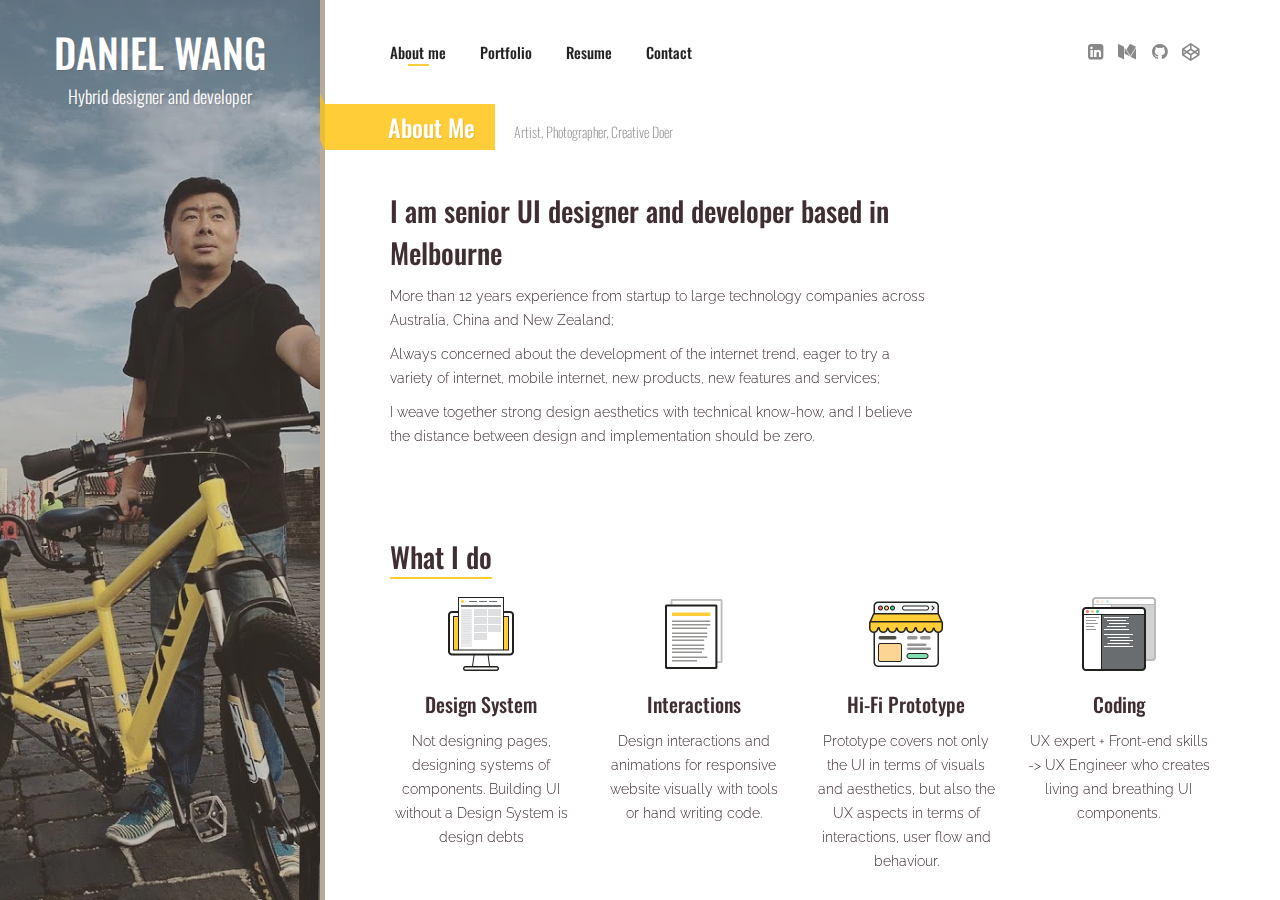
==== commit 81166c95: "some updates" ====
--- a/index.html
+++ b/index.html
@@ -3,11 +3,10 @@
   <head>
     <meta charset="UTF-8"/>
     <meta http-equiv="X-UA-Compatible" content="IE=edge">
-    <title>Daniel Wang - Senior UX Engineer - Melbourne</title>
+    <title>Daniel Wang - Hybrid designer and developer - Melbourne</title>
     <meta name="viewport" content="width=device-width, initial-scale=1, maximum-scale=1"/>
-    <meta name="description" content="Sunshine - Responsive vCard Template"/>
-    <meta name="keywords" content="vcard, resposnive, retina, resume, jquery, css3, bootstrap, Sunshine, portfolio"/>
-    <meta name="author" content="lmtheme"/>
+    <meta name="description" content="Daniel Wang's portfolio"/>
+    <meta name="author" content="daniel wang"/>
     <link rel="shortcut icon" href="favicon.ico">
 
     <link rel="stylesheet" href="https://maxcdn.bootstrapcdn.com/bootstrap/4.0.0/css/bootstrap.min.css"/>
@@ -32,7 +31,7 @@
 
         <div class="site-title-block">
           <h1 class="site-title">DANIEL WANG</h1>
-          <p class="site-description">Senior UX Engineer</p>
+          <p class="site-description">Hybrid designer and developer</p>
         </div>
 
         <a class="menu-toggle mobile-visible">
@@ -123,7 +122,7 @@
                 </div>
                 <div class="col-lg-8 subpage-block">
                   <div class="general-info">
-                    <h3>I am Senior UX Engineer based in Melbourne</h3>
+                    <h3>I am senior UI designer and developer based in Melbourne</h3>
                     <p>More than 12 years experience from startup to large technology companies across Australia, China and New Zealand;</p>
                     <p>Always concerned about the development of the internet trend, eager to try a variety of internet, mobile internet, new products, new features and services;</p>
                     <p>I weave together strong design aesthetics with technical know-how, and I believe the distance between design and implementation should be zero.</p>
@@ -325,7 +324,7 @@
                   <!-- Portfolio 4 learning -->
                   <figure class="item shuffle-item filtered" data-groups="[&quot;all&quot;,&quot;uxdesign&quot;]">
                     <a class="ajax-page-load" href="portfolio-3.html">
-                      <img src="images/portfolio/learning.png" alt="">
+                      <img src="images/portfolio/learning.jpg" alt="">
                       <div>
                         <h5 class="name">Learning Activity creation</h5>
                         <small>User Workflow</small>
@@ -371,7 +370,7 @@
 
                   <!-- Portfolio 8 a11ly -->
                   <figure class="item shuffle-item filtered" data-groups="[&quot;all&quot;,&quot;a11ly&quot;]">
-                    <a href="images/portfolio/a11ly2.png" class="lightbox" title="Duis Eu Eros Viverra">
+                    <a href="images/portfolio/a11ly2.png" class="lightbox" title="A11ly - checklist">
                       <img src="images/portfolio/a11ly2.png" alt="">
                       <div>
                         <h5 class="name">A11ly - checklist</h5>
@@ -383,7 +382,7 @@
 
                   <!-- Portfolio Item 4 -->
                   <figure class="item shuffle-item filtered" data-groups="[&quot;all&quot;,&quot;uxdesign&quot;]">
-                    <a class="ajax-page-load" href="portfolio-5.html">
+                    <a href="images/portfolio/apply.png" class="lightbox" title="Apply Anywhere">
                       <img src="images/portfolio/apply.png" alt="">
                       <div>
                         <h5 class="name">Apply Anywhere</h5>
@@ -424,26 +423,85 @@
               <div class="row">
                 <div class="col-sm-6 col-md-4 subpage-block">
                   <div class="block-title">
-                    <h3>Education</h3>
-                  </div>
-                  <div class="timeline">
-                    <!-- Single event -->
-                    <div class="timeline-event te-primary">
-                      <h6 class="event-date">Feb 2003 - Nov 2005</h6>
-                      <h5 class="event-name">Victoria University of Wellington</h5>
-                      <span class="event-description">Bsc, Computer Science</span>
-                      <p>Mauris magna sapien, pharetra consectetur fringilla vitae, interdum sed tortor.</p>
-                    </div>
-                    <!-- Single event -->
-                    <div class="timeline-event te-primary">
-                      <h6 class="event-date">Sept 1999 - Sept 2002</h6>
-                      <h5 class="event-name">Xidian University</h5>
-                      <span class="event-description">Telecommunications Engineering</span>
-                      <p>Mauris magna sapien, pharetra consectetur fringilla vitae, interdum sed tortor.</p>
-                    </div>
-                  </div>
-                </div>
-
+                    <h3>Design Skills</h3>
+                  </div>
+                  <div class="skills-info">
+                    <h4>UX research/discovery</h4>
+                    <div class="skill-container">
+                      <div class="skill-percentage skill-5"></div>
+                    </div>
+                    <h4>User journey mapping</h4>
+                    <div class="skill-container">
+                      <div class="skill-percentage skill-5"></div>
+                    </div>
+
+                    <h4>Wireframes / Prototyping</h4>
+                    <div class="skill-container">
+                      <div class="skill-percentage skill-1"></div>
+                    </div>
+
+                    <h4>Visual Design</h4>
+                    <div class="skill-container">
+                      <div class="skill-percentage skill-2"></div>
+                    </div>
+
+                    <h4>Responsive Design</h4>
+                    <div class="skill-container">
+                      <div class="skill-percentage skill-1"></div>
+                    </div>
+
+                    <h4>Interaction Design</h4>
+                    <div class="skill-container">
+                      <div class="skill-percentage skill-1"></div>
+                    </div>
+
+                    <h4>Usability Testing</h4>
+                    <div class="skill-container">
+                      <div class="skill-percentage skill-2"></div>
+                    </div>
+                  </div>
+
+                  <div class="block-title">
+                    <h3>Coding Skills</h3>
+                  </div>
+                  <div class="skills-info">
+                    <h4>HTML5</h4>
+                    <div class="skill-container">
+                      <div class="skill-percentage skill-1"></div>
+                    </div>
+
+                    <h4>Accessibility (ARIA)</h4>
+                    <div class="skill-container">
+                      <div class="skill-percentage skill-4"></div>
+                    </div>
+                    <h4>CSS - SASS/LESS
+                    </h4>
+                    <div class="skill-container">
+                      <div class="skill-percentage skill-1"></div>
+                    </div>
+
+                    <h4>JavaScript (Vanilla JS, jQuery)</h4>
+                    <div class="skill-container">
+                      <div class="skill-percentage skill-5"></div>
+                    </div>
+
+                    <h4>Bootstrap 2,3,4
+                    </h4>
+                    <div class="skill-container">
+                      <div class="skill-percentage skill-4"></div>
+                    </div>
+
+                    <h4>Wordpress</h4>
+                    <div class="skill-container">
+                      <div class="skill-percentage skill-8"></div>
+                    </div>
+
+                    <h4>PHP</h4>
+                    <div class="skill-container">
+                      <div class="skill-percentage skill-7"></div>
+                    </div>
+                  </div>
+                </div>
                 <div class="col-sm-6 col-md-4 subpage-block">
                   <div class="block-title">
                     <h3>Experience</h3>
@@ -451,16 +509,25 @@
                   <div class="timeline">
                     <!-- Single event -->
                     <div class="timeline-event te-primary">
-                      <h6 class="event-date">Aug 2016 - Current</h6>
-                      <h5 class="event-name">Senior UX Engineer</h5>
+                      <h6 class="event-date">Jan 2019 - Current</h6>
+                      <h5 class="event-name">Senior UI developer</h5>
                       <span class="event-description">PageUp, Melbourne Australia</span>
                       <p>PageUp delivers a Software-as-a-Service Talent Management solution that enables leading organisations globally to hire, onboard, develop, engage their people</p>
                     </div>
                     <div class="timeline-event te-primary">
-                      <h6 class="event-date">Nov 2011 - Aug 2016</h6>
-                      <h5 class="event-name">UX Designer</h5>
+                      <h6 class="event-date">Jun 2016 - Jan 2019</h6>
+                      <h5 class="event-name">UX Engineer</h5>
                       <span class="event-description">PageUp, Melbourne Australia</span>
-                      <p>PageUp delivers a Software-as-a-Service Talent Management solution that enables leading organisations globally to hire, onboard, develop, engage their people</p>
+                    </div>
+                    <div class="timeline-event te-primary">
+                      <h6 class="event-date">May 2013 - Jun 2016</h6>
+                      <h5 class="event-name">UI/UX Designer</h5>
+                      <span class="event-description">PageUp, Melbourne Australia</span>
+                    </div>
+                    <div class="timeline-event te-primary">
+                      <h6 class="event-date">Nov 2011 - May 2013</h6>
+                      <h5 class="event-name">Front-end Developer</h5>
+                      <span class="event-description">PageUp, Melbourne Australia</span>
                     </div>
                     <!-- Single event -->
                     <div class="timeline-event te-primary">
@@ -478,91 +545,31 @@
                     </div>
                   </div>
                 </div>
-
                 <div class="col-sm-6 col-md-4 subpage-block">
                   <div class="block-title">
-                    <h3>Design Skills</h3>
-                  </div>
-                  <div class="skills-info">
-                    <h4>User journey mapping</h4>
-                    <div class="skill-container">
-                      <div class="skill-percentage skill-5"></div>
-                    </div>
-
-                    <h4>Wireframes / Prototyping</h4>
-                    <div class="skill-container">
-                      <div class="skill-percentage skill-1"></div>
-                    </div>
-
-                    <h4>Visual UI Design</h4>
-                    <div class="skill-container">
-                      <div class="skill-percentage skill-3"></div>
-                    </div>
-
-                    <h4>Responsive Design</h4>
-                    <div class="skill-container">
-                      <div class="skill-percentage skill-1"></div>
-                    </div>
-
-                    <h4>Interaction Design</h4>
-                    <div class="skill-container">
-                      <div class="skill-percentage skill-1"></div>
-                    </div>
-
-                    <h4>Usability Testing</h4>
-                    <div class="skill-container">
-                      <div class="skill-percentage skill-2"></div>
-                    </div>
-                  </div>
-
-                  <div class="block-title">
-                    <h3>Coding Skills</h3>
-                  </div>
-                  <div class="skills-info">
-                    <h4>HTML5</h4>
-                    <div class="skill-container">
-                      <div class="skill-percentage skill-1"></div>
-                    </div>
-
-                    <h4>Accessibility (ARIA)</h4>
-                    <div class="skill-container">
-                      <div class="skill-percentage skill-4"></div>
-                    </div>
-                    <h4>CSS - SASS/LESS
-                    </h4>
-                    <div class="skill-container">
-                      <div class="skill-percentage skill-1"></div>
-                    </div>
-
-                    <h4>JavaScript (Vanilla JS, jQuery)</h4>
-                    <div class="skill-container">
-                      <div class="skill-percentage skill-5"></div>
-                    </div>
-
-                    <h4>Bootstrap 2,3,4
-                    </h4>
-                    <div class="skill-container">
-                      <div class="skill-percentage skill-4"></div>
-                    </div>
-
-                    <h4>Wordpress</h4>
-                    <div class="skill-container">
-                      <div class="skill-percentage skill-8"></div>
-                    </div>
-
-                    <h4>PHP</h4>
-                    <div class="skill-container">
-                      <div class="skill-percentage skill-7"></div>
-                    </div>
-                  </div>
-                </div>
-              </div>
-              <div class="row">
-                <div class="col-sm-12 col-md-12">
-                  <div class="download-cv-block">
+                    <h3>Education</h3>
+                  </div>
+                  <div class="timeline">
+                    <!-- Single event -->
+                    <div class="timeline-event te-primary">
+                      <h6 class="event-date">Feb 2003 - Nov 2005</h6>
+                      <h5 class="event-name">Victoria University of Wellington</h5>
+                      <span class="event-description">Bsc, Computer Science</span>
+                      <!-- <p>Mauris magna sapien, pharetra consectetur fringilla vitae, interdum sed tortor.</p> -->
+                    </div>
+                    <!-- Single event -->
+                    <div class="timeline-event te-primary">
+                      <h6 class="event-date">Sept 1999 - Sept 2002</h6>
+                      <h5 class="event-name">Xidian University</h5>
+                      <span class="event-description">Telecommunications Engineering</span>
+                      <!-- <p>Mauris magna sapien, pharetra consectetur fringilla vitae, interdum sed tortor.</p> -->
+                    </div>
+                  </div>
+                  <div class="download-cv-block mt-5">
                     <a class="button" target="_blank" href="DANIELWANG-CV.pdf">Download CV</a>
                   </div>
                 </div>
+
               </div>
             </section>
             <!-- End Resume Subpage -->
--- a/css/main.css
+++ b/css/main.css
@@ -1009,7 +1009,7 @@
 
 .skill-container {
   background-color: transparent;
-  border: 2px solid #ffcd38;
+  border: 2px solid #f1f1f1;
   -moz-border-radius: 8px;
   -webkit-border-radius: 8px;
   border-radius: 8px;
@@ -1569,7 +1569,7 @@
 .portfolio-page-carousel .owl-dots {
   display: inline-block;
   position: absolute;
-  bottom: 0;
+  top: 0;
   right: 0;
   margin: 0 10px 5px;
   text-align: center;
@@ -1581,20 +1581,22 @@
 }
 
 .portfolio-page-carousel .owl-dots .owl-dot.active span, .portfolio-page-carousel .owl-dots .owl-dot:hover span {
-  background: #888;
+  background: #ffcd38;
+  border-color: #ffcd38;
 }
 
 .portfolio-page-carousel .owl-dots .owl-dot span {
   width: 12px;
   height: 12px;
   margin: 5px;
-  background: #f5f5f5;
-  border: 1px solid #888;
+  background: #fff;
+  border: 1px solid #ddd;
   display: block;
   -webkit-backface-visibility: visible;
   transition: opacity 200ms ease;
   border-radius: 30px;
 }
+
 
 /* Portfolio Carousel */
 
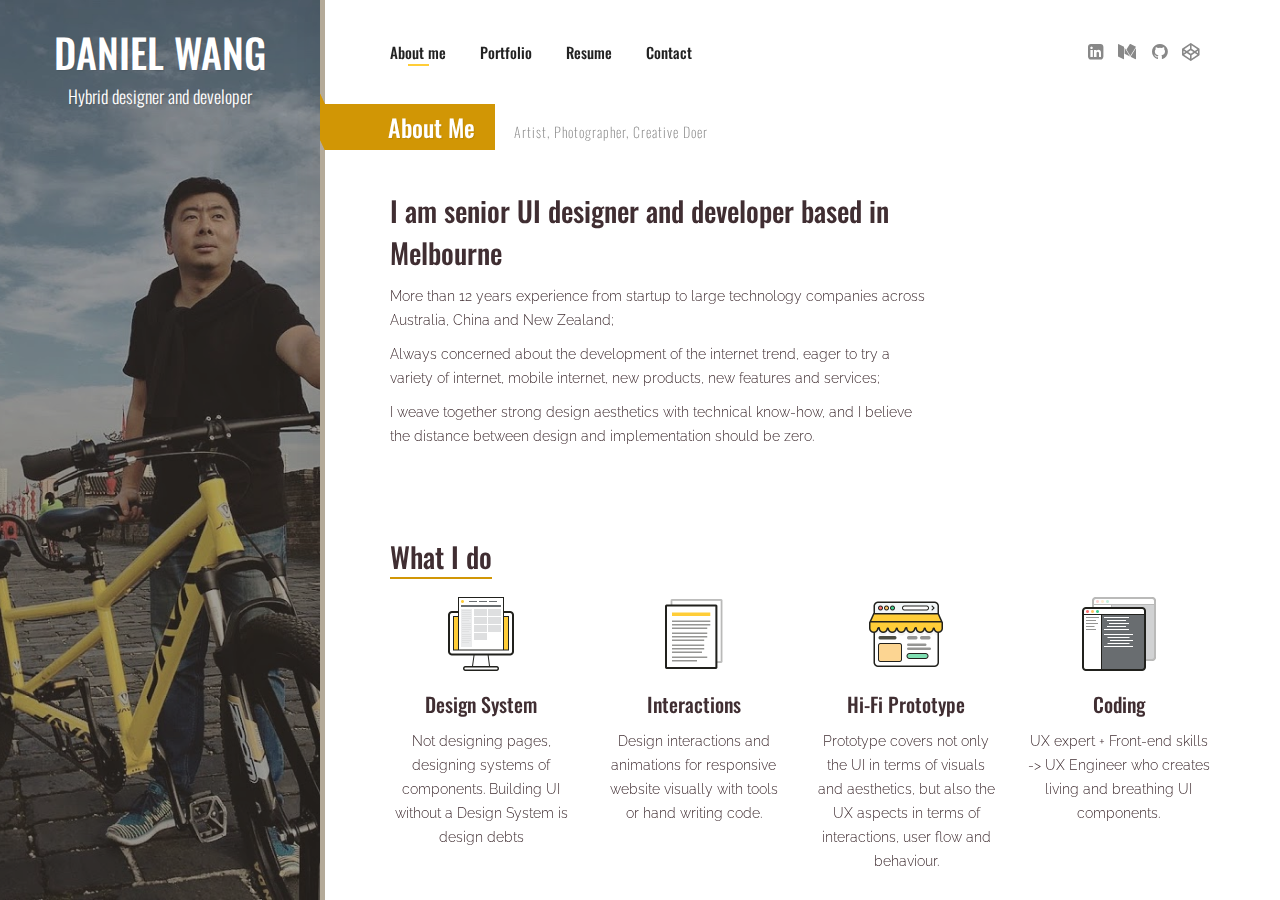
==== commit 937e8160: "updates" ====
--- a/index.html
+++ b/index.html
@@ -181,12 +181,17 @@
                 <h3>Toys I play</h3>
               </div>
               <div class="d-flex justify-content-between align-items-center pb-5">
-                <span><img class="filter" data-toggle="tooltip" data-placement="bottom" title="Sketch" src="images/sketch.png" width="64"/></span>
-                <span><img class="filter" data-toggle="tooltip" data-placement="bottom" title="Atom" src="images/atom.png" width="60"/></span>
-                <span><img class="filter" data-toggle="tooltip" data-placement="bottom" title="InVision" src="images/invision.svg" width="46"/></span>
-                <span><img class="filter" data-toggle="tooltip" data-placement="bottom" title="Zeplin" src="images/zeplin.png" width="60"/></span>
-                <span><img class="filter" data-toggle="tooltip" data-placement="bottom" title="Abstract" src="images/abstract.png" width="48"/></span>
-                <span><img class="filter" data-toggle="tooltip" data-placement="bottom" title="Github" src="images/github.svg" width="60"/></span>
+                <span><img class="filter" data-toggle="tooltip" data-placement="bottom" title="Sketch" src="images/sketch.png" width="50"/></span>
+                <span><img class="filter" data-toggle="tooltip" data-placement="bottom" title="InVision" src="images/invision.svg" width="40"/></span>
+                <span><img class="filter" data-toggle="tooltip" data-placement="bottom" title="Zeplin" src="images/zeplin.png" width="50"/></span>
+                <span><img class="filter" data-toggle="tooltip" data-placement="bottom" title="Abstract" src="images/abstract.png" width="40"/></span>
+                <span><img class="filter" data-toggle="tooltip" data-placement="bottom" title="Github" src="images/github.svg" width="50"/></span>
+                <span><img class="filter" data-toggle="tooltip" data-placement="bottom" title="Webpack" src="images/webpack.png" width="50"/></span>
+                <span><img class="filter" data-toggle="tooltip" data-placement="bottom" title="Javascript" src="images/js.png" width="40"/></span>
+                <span><img class="filter" data-toggle="tooltip" data-placement="bottom" title="CSS" src="images/css.png" width="40"/></span>
+                <span><img class="filter" data-toggle="tooltip" data-placement="bottom" title="HTML" src="images/html.png" width="50"/></span>
+                <span><img class="filter" data-toggle="tooltip" data-placement="bottom" title="React" src="images/react.png" width="40"/></span>
+                <span><img class="filter" data-toggle="tooltip" data-placement="bottom" title="Accessibility" src="images/ally.png" width="40"/></span>
               </div>
               <!-- Fun facts block -->
               <div class="block-title mt-5">
@@ -226,7 +231,7 @@
                         d="M248 8C111.03 8 0 119.03 0 256s111.03 248 248 248 248-111.03 248-248S384.97 8 248 8zm82.29 357.6c-3.9 3.88-7.99 7.95-11.31 11.28-2.99 3-5.1 6.7-6.17 10.71-1.51 5.66-2.73 11.38-4.77 16.87l-17.39 46.85c-13.76 3-28 4.69-42.65 4.69v-27.38c1.69-12.62-7.64-36.26-22.63-51.25-6-6-9.37-14.14-9.37-22.63v-32.01c0-11.64-6.27-22.34-16.46-27.97-14.37-7.95-34.81-19.06-48.81-26.11-11.48-5.78-22.1-13.14-31.65-21.75l-.8-.72a114.792 114.792 0 0 1-18.06-20.74c-9.38-13.77-24.66-36.42-34.59-51.14 20.47-45.5 57.36-82.04 103.2-101.89l24.01 12.01C203.48 89.74 216 82.01 216 70.11v-11.3c7.99-1.29 16.12-2.11 24.39-2.42l28.3 28.3c6.25 6.25 6.25 16.38 0 22.63L264 112l-10.34 10.34c-3.12 3.12-3.12 8.19 0 11.31l4.69 4.69c3.12 3.12 3.12 8.19 0 11.31l-8 8a8.008 8.008 0 0 1-5.66 2.34h-8.99c-2.08 0-4.08.81-5.58 2.27l-9.92 9.65a8.008 8.008 0 0 0-1.58 9.31l15.59 31.19c2.66 5.32-1.21 11.58-7.15 11.58h-5.64c-1.93 0-3.79-.7-5.24-1.96l-9.28-8.06a16.017 16.017 0 0 0-15.55-3.1l-31.17 10.39a11.95 11.95 0 0 0-8.17 11.34c0 4.53 2.56 8.66 6.61 10.69l11.08 5.54c9.41 4.71 19.79 7.16 30.31 7.16s22.59 27.29 32 32h66.75c8.49 0 16.62 3.37 22.63 9.37l13.69 13.69a30.503 30.503 0 0 1 8.93 21.57 46.536 46.536 0 0 1-13.72 32.98zM417 274.25c-5.79-1.45-10.84-5-14.15-9.97l-17.98-26.97a23.97 23.97 0 0 1 0-26.62l19.59-29.38c2.32-3.47 5.5-6.29 9.24-8.15l12.98-6.49C440.2 193.59 448 223.87 448 256c0 8.67-.74 17.16-1.82 25.54L417 274.25z"></path>
                     </svg>
                     <h5>Countries visited</h5>
-                    <span class="fun-value">21</span>
+                    <span class="fun-value">23</span>
                   </div>
                 </div>
 
@@ -491,14 +496,14 @@
                       <div class="skill-percentage skill-4"></div>
                     </div>
 
-                    <h4>Wordpress</h4>
+                    <h4>React, Vue</h4>
+                    <div class="skill-container">
+                      <div class="skill-percentage skill-3"></div>
+                    </div>
+
+                    <h4>Wordpress/PHP</h4>
                     <div class="skill-container">
                       <div class="skill-percentage skill-8"></div>
-                    </div>
-
-                    <h4>PHP</h4>
-                    <div class="skill-container">
-                      <div class="skill-percentage skill-7"></div>
                     </div>
                   </div>
                 </div>
@@ -508,24 +513,21 @@
                   </div>
                   <div class="timeline">
                     <!-- Single event -->
-                    <div class="timeline-event te-primary">
-                      <h6 class="event-date">Jan 2019 - Current</h6>
+                    <div class="timeline-event te-primary mb-0">
+                      <h6 class="event-date">Nov 2011 - Current</h6>
                       <h5 class="event-name">Senior UI developer</h5>
                       <span class="event-description">PageUp, Melbourne Australia</span>
                       <p>PageUp delivers a Software-as-a-Service Talent Management solution that enables leading organisations globally to hire, onboard, develop, engage their people</p>
                     </div>
-                    <div class="timeline-event te-primary">
-                      <h6 class="event-date">Jun 2016 - Jan 2019</h6>
+                    <div class="timeline-event te-primary mb-0">
                       <h5 class="event-name">UX Engineer</h5>
                       <span class="event-description">PageUp, Melbourne Australia</span>
                     </div>
-                    <div class="timeline-event te-primary">
-                      <h6 class="event-date">May 2013 - Jun 2016</h6>
+                    <div class="timeline-event te-primary mb-0">
                       <h5 class="event-name">UI/UX Designer</h5>
                       <span class="event-description">PageUp, Melbourne Australia</span>
                     </div>
                     <div class="timeline-event te-primary">
-                      <h6 class="event-date">Nov 2011 - May 2013</h6>
                       <h5 class="event-name">Front-end Developer</h5>
                       <span class="event-description">PageUp, Melbourne Australia</span>
                     </div>
--- a/css/main.css
+++ b/css/main.css
@@ -68,7 +68,9 @@
   font-size: 18px;
   margin: 30px 0;
 }
-
+.mb-0{
+  margin-bottom: 0;
+}
 img {
   vertical-align: bottom;
   max-width: 100%;
@@ -494,7 +496,7 @@
   bottom: 0;
   left: 0;
   right: 0;
-  background-color: rgba(0, 0, 0, 0.08)
+  background-color: rgba(0, 0, 0, 0.28)
 }
 
 .site-title-block {
@@ -665,7 +667,7 @@
   position: relative;
   margin: 0 0 0 -65px;
   padding: 10px 20px 10px 63px;
-  background-color: #ffcd38;
+  background-color: #d19605;
   color: #fff;
   line-height: 1.1em;
   font-weight: 500;
@@ -680,13 +682,13 @@
   bottom: 5px;
   left: -5px;
   content: "";
-  border: 1px solid #ebbd34;
+  border: 1px solid #d19605;;
   transform: skew(0deg, 65deg);
   -ms-transform: skew(0deg, 65deg);
   -webkit-transform: skew(0deg, 65deg);
   -o-transform: skew(0deg, 65deg);
   -moz-transform: skew(0deg, 65deg);
-  background: #ebbd34;
+  background:#d19605;
 }
 
 .section-description {
@@ -695,6 +697,7 @@
   color: #888;
   font-size: 14px;
   font-weight: 200;
+  letter-spacing: 1px;
 }
 
 .block-title h3 {
@@ -709,7 +712,7 @@
   width: 100%;
   height: 2px;
   margin-top: -1px;
-  background-color: #ffcd38;
+  background-color: #d19605;
 }
 
 /* =============================================================================
@@ -939,11 +942,7 @@
 .timeline-event {
   position: relative;
   padding-left: 25px;
-  padding-bottom: 15px;
-}
-
-.timeline-event:last-child {
-  padding-bottom: 0px;
+  margin-bottom: 15px;
 }
 
 .timeline-event>* {
@@ -1022,7 +1021,7 @@
 }
 
 .skill-percentage {
-  background-color: #ffcd38;
+  background-color:#FAC238;
   border: 2px solid #fff;
   -moz-border-radius: 9px;
   -webkit-border-radius: 9px;
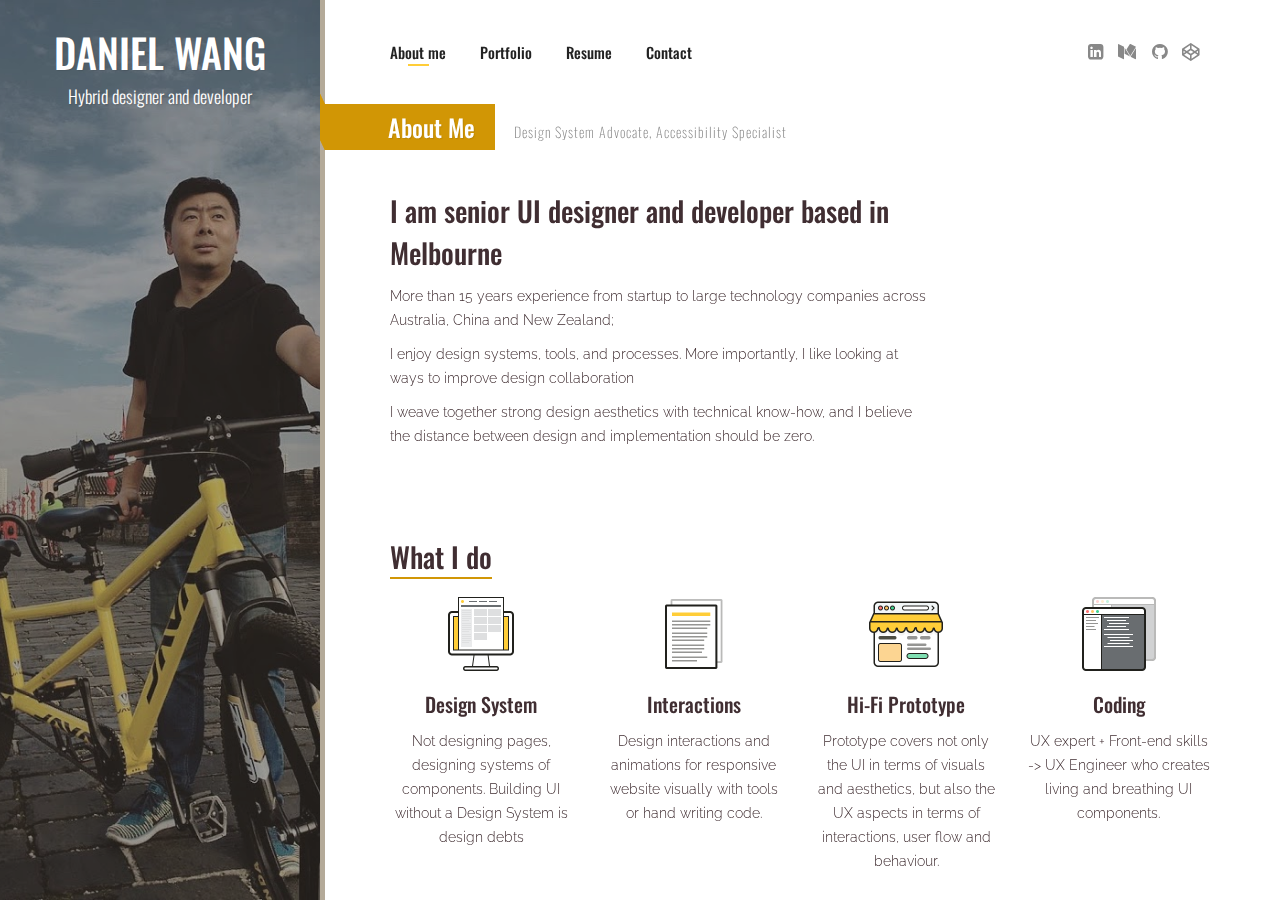
==== commit c1fbe38d: "feat: add figma and storybook logo" ====
--- a/index.html
+++ b/index.html
@@ -111,7 +111,7 @@
             <section class="pt-page pt-page-1" data-id="about_me">
               <div class="section-title-block">
                 <h4 class="section-title">About Me</h4>
-                <h5 class="section-description">Artist, Photographer, Creative Doer</h5>
+                <h5 class="section-description">Design System Advocate, Accessibility Specialist</h5>
               </div>
 
               <div class="row">
@@ -123,8 +123,8 @@
                 <div class="col-lg-8 subpage-block">
                   <div class="general-info">
                     <h3>I am senior UI designer and developer based in Melbourne</h3>
-                    <p>More than 12 years experience from startup to large technology companies across Australia, China and New Zealand;</p>
-                    <p>Always concerned about the development of the internet trend, eager to try a variety of internet, mobile internet, new products, new features and services;</p>
+                    <p>More than 15 years experience from startup to large technology companies across Australia, China and New Zealand;</p>
+                    <p>I enjoy design systems, tools, and processes. More importantly, I like looking at ways to improve design collaboration</p>
                     <p>I weave together strong design aesthetics with technical know-how, and I believe the distance between design and implementation should be zero.</p>
                   </div>
                 </div>
@@ -180,18 +180,21 @@
               <div class="block-title mt-5">
                 <h3>Toys I play</h3>
               </div>
-              <div class="d-flex justify-content-between align-items-center pb-5">
-                <span><img class="filter" data-toggle="tooltip" data-placement="bottom" title="Sketch" src="images/sketch.png" width="50"/></span>
-                <span><img class="filter" data-toggle="tooltip" data-placement="bottom" title="InVision" src="images/invision.svg" width="40"/></span>
-                <span><img class="filter" data-toggle="tooltip" data-placement="bottom" title="Zeplin" src="images/zeplin.png" width="50"/></span>
-                <span><img class="filter" data-toggle="tooltip" data-placement="bottom" title="Abstract" src="images/abstract.png" width="40"/></span>
-                <span><img class="filter" data-toggle="tooltip" data-placement="bottom" title="Github" src="images/github.svg" width="50"/></span>
-                <span><img class="filter" data-toggle="tooltip" data-placement="bottom" title="Webpack" src="images/webpack.png" width="50"/></span>
-                <span><img class="filter" data-toggle="tooltip" data-placement="bottom" title="Javascript" src="images/js.png" width="40"/></span>
-                <span><img class="filter" data-toggle="tooltip" data-placement="bottom" title="CSS" src="images/css.png" width="40"/></span>
-                <span><img class="filter" data-toggle="tooltip" data-placement="bottom" title="HTML" src="images/html.png" width="50"/></span>
-                <span><img class="filter" data-toggle="tooltip" data-placement="bottom" title="React" src="images/react.png" width="40"/></span>
-                <span><img class="filter" data-toggle="tooltip" data-placement="bottom" title="Accessibility" src="images/ally.png" width="40"/></span>
+              <div class="col-xl-8">
+                <div class="d-flex justify-content-between align-items-center pb-5">
+                  <span><img class="filter" data-toggle="tooltip" data-placement="bottom" title="Sketch" src="images/sketch.png" width="50"/></span>
+                  <span><img class="filter" data-toggle="tooltip" data-placement="bottom" title="InVision" src="images/invision.svg" width="40"/></span>
+                  <span><img class="filter" data-toggle="tooltip" data-placement="bottom" title="Abstract" src="images/abstract.png" width="40"/></span>
+                  <span><img class="filter" data-toggle="tooltip" data-placement="bottom" title="Figma" src="images/figma.png" width="50"/></span>
+                  <span><img class="filter" data-toggle="tooltip" data-placement="bottom" title="HTML" src="images/html.png" width="50"/></span>
+                  <span><img class="filter" data-toggle="tooltip" data-placement="bottom" title="Javascript" src="images/js.png" width="40"/></span>
+                  <span><img class="filter" data-toggle="tooltip" data-placement="bottom" title="CSS" src="images/css.png" width="40"/></span>
+                  <span><img class="filter" data-toggle="tooltip" data-placement="bottom" title="Github" src="images/github.svg" width="50"/></span>
+                  <span><img class="filter" data-toggle="tooltip" data-placement="bottom" title="Webpack" src="images/webpack.png" width="50"/></span>
+                  <span><img class="filter" data-toggle="tooltip" data-placement="bottom" title="React" src="images/react.png" width="40"/></span>
+                  <span><img class="filter" data-toggle="tooltip" data-placement="bottom" title="Accessibility" src="images/ally.png" width="40"/></span>
+                  <span><img class="filter" data-toggle="tooltip" data-placement="bottom" title="Storybook" src="images/storybook.png" width="40"/></span>
+                </div>
               </div>
               <!-- Fun facts block -->
               <div class="block-title mt-5">
@@ -422,7 +425,7 @@
             <section class="pt-page pt-page-3" data-id="resume">
               <div class="section-title-block">
                 <h4 class="section-title">Resume</h4>
-                <h5 class="section-description">12 Years of Experience</h5>
+                <h5 class="section-description">15 Years of Experience</h5>
               </div>
 
               <div class="row">
